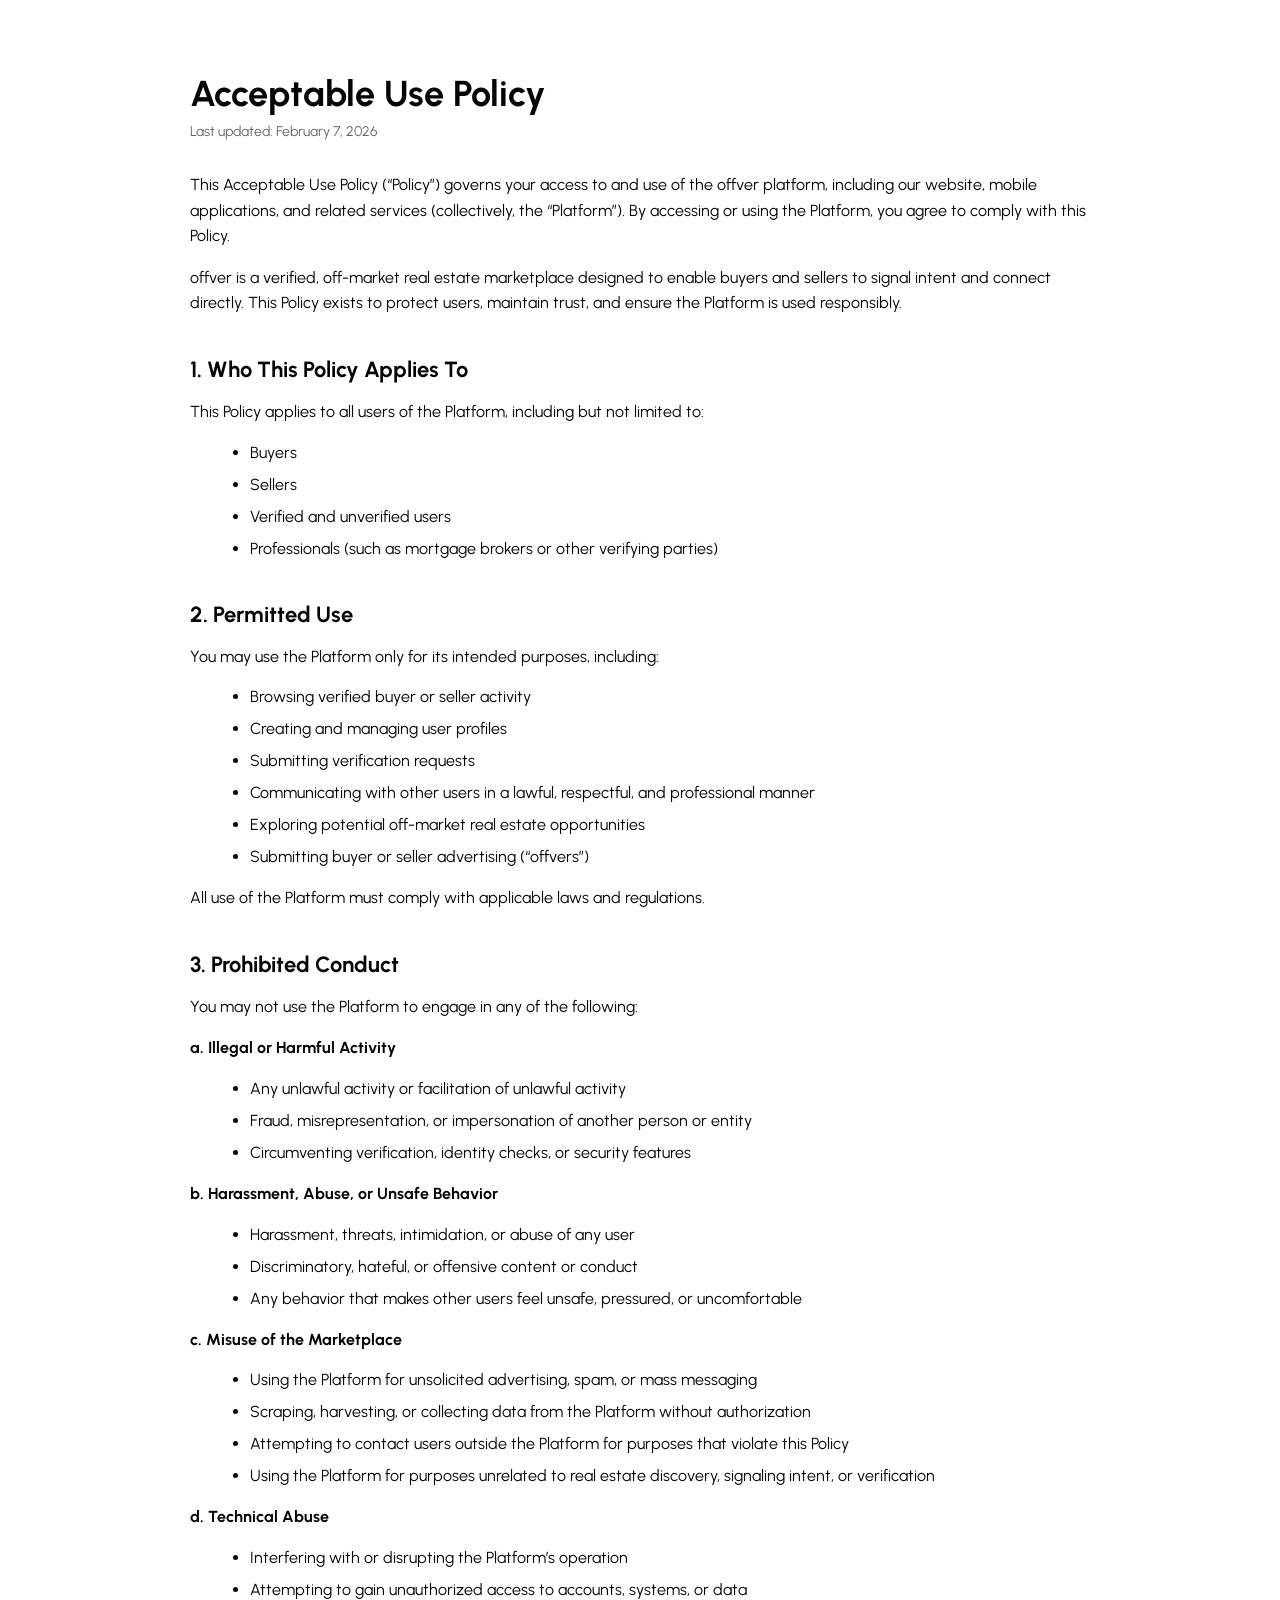
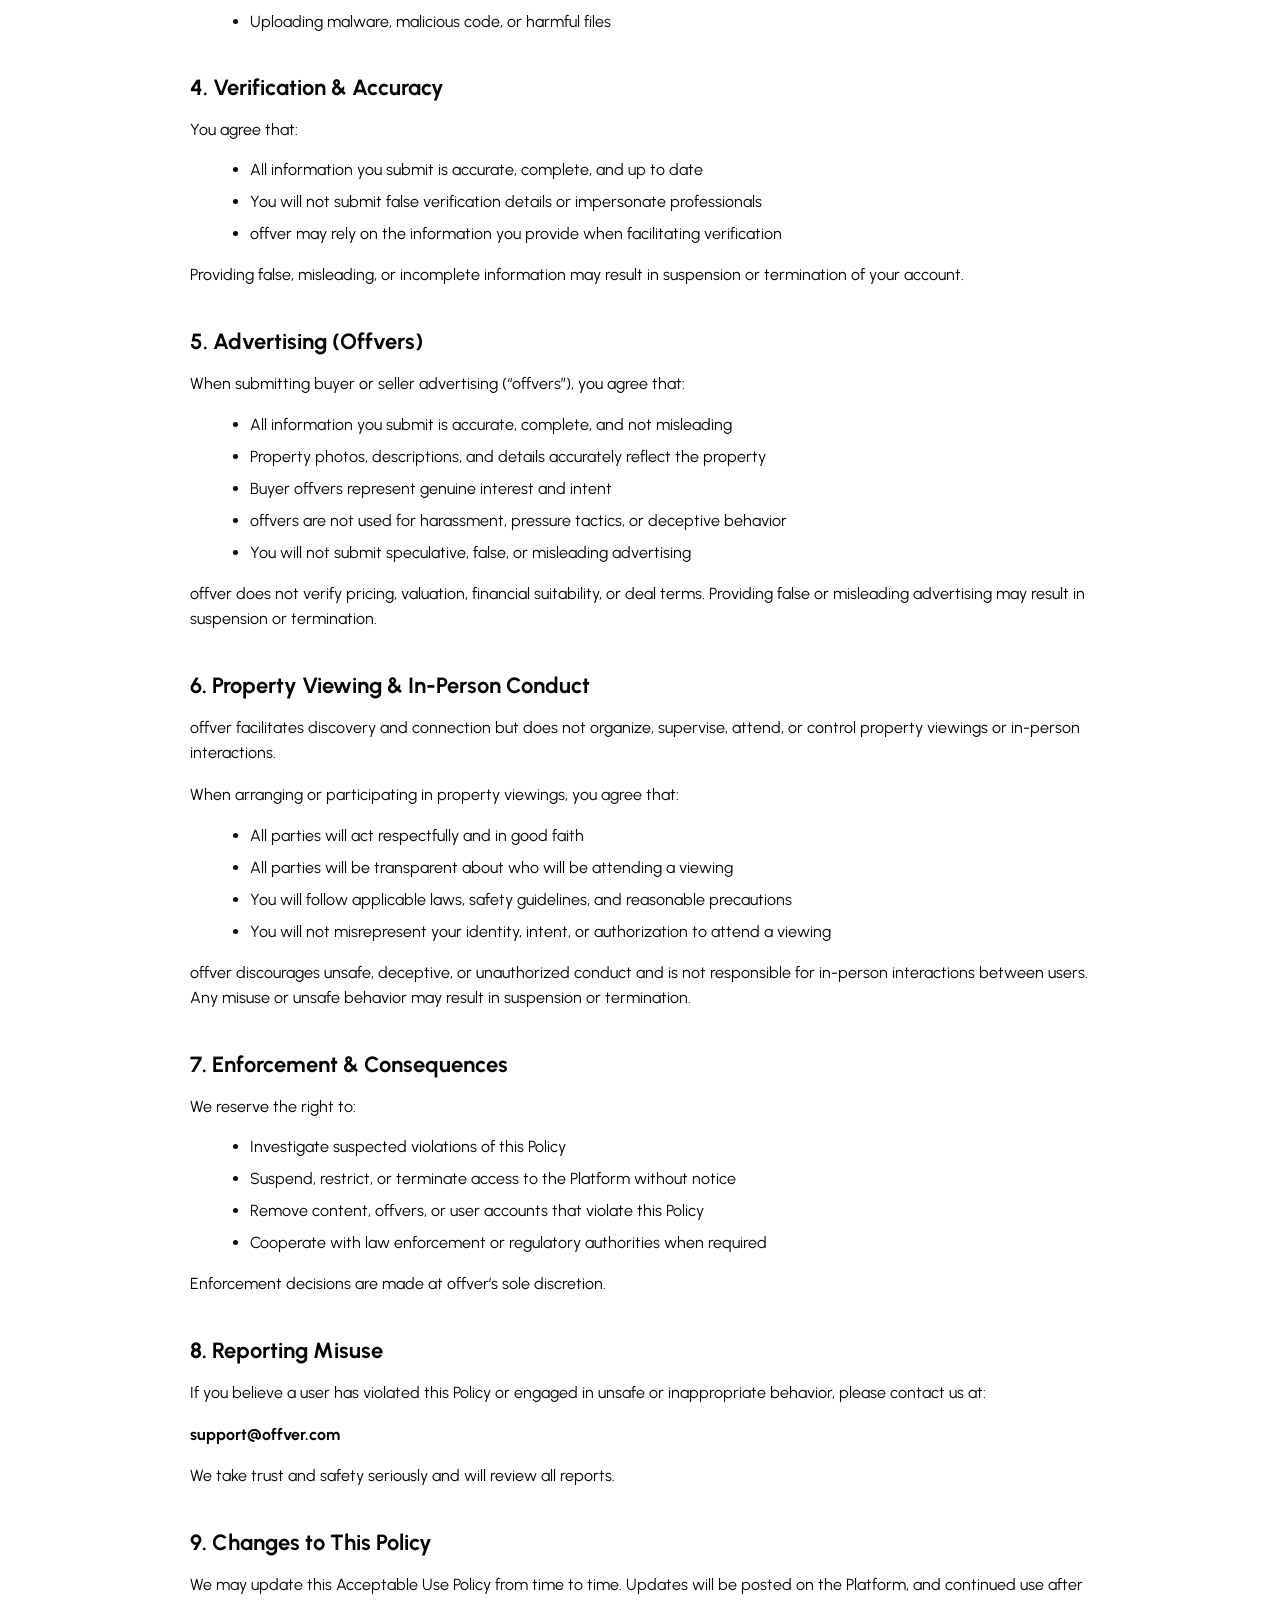
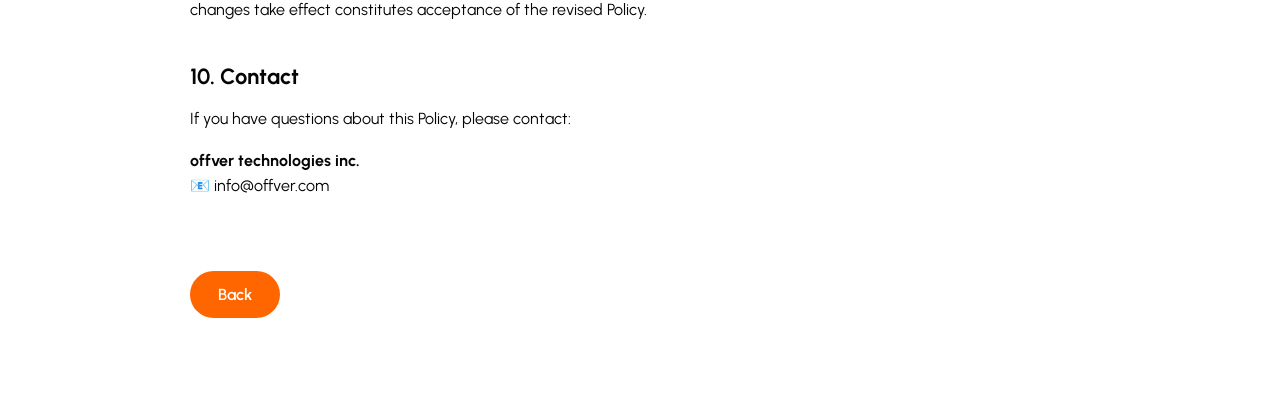
==== acceptable-use.html @ 282f2ea1 "Create acceptable-use.html" ====
<!DOCTYPE html>
<html lang="en">
<head>
  <meta charset="UTF-8" />
  <meta name="viewport" content="width=device-width, initial-scale=1.0, maximum-scale=1">

  <title>Acceptable Use Policy – offver</title>

  <link rel="icon" type="image/png" href="favicon.png">
  <link href="https://fonts.googleapis.com/css2?family=Urbanist:wght@400;500;600;700&display=swap" rel="stylesheet">

  <style>
    :root {
      --orange: #FF6600;
      --text: #050505;
      --bg: #ffffff;
    }

    body {
      margin: 0;
      font-family: 'Urbanist', sans-serif;
      background: var(--bg);
      color: var(--text);
    }

    .page {
      max-width: 900px;
      margin: 0 auto;
      padding: 48px 24px 80px;
    }

    h1 {
      font-size: 36px;
      font-weight: 700;
      margin-bottom: 8px;
    }

    .updated {
      font-size: 14px;
      color: #666;
      margin-bottom: 32px;
    }

    h2 {
      font-size: 22px;
      margin-top: 40px;
      margin-bottom: 12px;
    }

    p {
      font-size: 16px;
      line-height: 1.6;
      margin-bottom: 16px;
    }

    ul {
      margin-left: 20px;
      margin-bottom: 16px;
    }

    li {
      margin-bottom: 8px;
      line-height: 1.5;
    }

    .back-btn {
      margin-top: 56px;
      display: inline-block;
      background: var(--orange);
      color: #fff;
      padding: 14px 28px;
      border-radius: 999px;
      font-size: 16px;
      font-weight: 600;
      text-decoration: none;
    }
  </style>
</head>

<body>
  <div class="page">

    <h1>Acceptable Use Policy</h1>
    <div class="updated">Last updated: February 7, 2026</div>

    <p>
      This Acceptable Use Policy (“Policy”) governs your access to and use of the offver platform, including our website, mobile applications, and related services (collectively, the “Platform”). By accessing or using the Platform, you agree to comply with this Policy.
    </p>

    <p>
      offver is a verified, off-market real estate marketplace designed to enable buyers and sellers to signal intent and connect directly. This Policy exists to protect users, maintain trust, and ensure the Platform is used responsibly.
    </p>

    <h2>1. Who This Policy Applies To</h2>
    <p>This Policy applies to all users of the Platform, including but not limited to:</p>
    <ul>
      <li>Buyers</li>
      <li>Sellers</li>
      <li>Verified and unverified users</li>
      <li>Professionals (such as mortgage brokers or other verifying parties)</li>
    </ul>

    <h2>2. Permitted Use</h2>
    <p>You may use the Platform only for its intended purposes, including:</p>
    <ul>
      <li>Browsing verified buyer or seller activity</li>
      <li>Creating and managing user profiles</li>
      <li>Submitting verification requests</li>
      <li>Communicating with other users in a lawful, respectful, and professional manner</li>
      <li>Exploring potential off-market real estate opportunities</li>
      <li>Submitting buyer or seller advertising (“offvers”)</li>
    </ul>
    <p>All use of the Platform must comply with applicable laws and regulations.</p>

    <h2>3. Prohibited Conduct</h2>
    <p>You may not use the Platform to engage in any of the following:</p>

    <p><strong>a. Illegal or Harmful Activity</strong></p>
    <ul>
      <li>Any unlawful activity or facilitation of unlawful activity</li>
      <li>Fraud, misrepresentation, or impersonation of another person or entity</li>
      <li>Circumventing verification, identity checks, or security features</li>
    </ul>

    <p><strong>b. Harassment, Abuse, or Unsafe Behavior</strong></p>
    <ul>
      <li>Harassment, threats, intimidation, or abuse of any user</li>
      <li>Discriminatory, hateful, or offensive content or conduct</li>
      <li>Any behavior that makes other users feel unsafe, pressured, or uncomfortable</li>
    </ul>

    <p><strong>c. Misuse of the Marketplace</strong></p>
    <ul>
      <li>Using the Platform for unsolicited advertising, spam, or mass messaging</li>
      <li>Scraping, harvesting, or collecting data from the Platform without authorization</li>
      <li>Attempting to contact users outside the Platform for purposes that violate this Policy</li>
      <li>Using the Platform for purposes unrelated to real estate discovery, signaling intent, or verification</li>
    </ul>

    <p><strong>d. Technical Abuse</strong></p>
    <ul>
      <li>Interfering with or disrupting the Platform’s operation</li>
      <li>Attempting to gain unauthorized access to accounts, systems, or data</li>
      <li>Uploading malware, malicious code, or harmful files</li>
    </ul>

    <h2>4. Verification &amp; Accuracy</h2>
    <p>You agree that:</p>
    <ul>
      <li>All information you submit is accurate, complete, and up to date</li>
      <li>You will not submit false verification details or impersonate professionals</li>
      <li>offver may rely on the information you provide when facilitating verification</li>
    </ul>
    <p>Providing false, misleading, or incomplete information may result in suspension or termination of your account.</p>

    <h2>5. Advertising (Offvers)</h2>
    <p>When submitting buyer or seller advertising (“offvers”), you agree that:</p>
    <ul>
      <li>All information you submit is accurate, complete, and not misleading</li>
      <li>Property photos, descriptions, and details accurately reflect the property</li>
      <li>Buyer offvers represent genuine interest and intent</li>
      <li>offvers are not used for harassment, pressure tactics, or deceptive behavior</li>
      <li>You will not submit speculative, false, or misleading advertising</li>
    </ul>
    <p>offver does not verify pricing, valuation, financial suitability, or deal terms. Providing false or misleading advertising may result in suspension or termination.</p>

    <h2>6. Property Viewing &amp; In-Person Conduct</h2>
    <p>offver facilitates discovery and connection but does not organize, supervise, attend, or control property viewings or in-person interactions.</p>
    <p>When arranging or participating in property viewings, you agree that:</p>
    <ul>
      <li>All parties will act respectfully and in good faith</li>
      <li>All parties will be transparent about who will be attending a viewing</li>
      <li>You will follow applicable laws, safety guidelines, and reasonable precautions</li>
      <li>You will not misrepresent your identity, intent, or authorization to attend a viewing</li>
    </ul>
    <p>offver discourages unsafe, deceptive, or unauthorized conduct and is not responsible for in-person interactions between users. Any misuse or unsafe behavior may result in suspension or termination.</p>

    <h2>7. Enforcement &amp; Consequences</h2>
    <p>We reserve the right to:</p>
    <ul>
      <li>Investigate suspected violations of this Policy</li>
      <li>Suspend, restrict, or terminate access to the Platform without notice</li>
      <li>Remove content, offvers, or user accounts that violate this Policy</li>
      <li>Cooperate with law enforcement or regulatory authorities when required</li>
    </ul>
    <p>Enforcement decisions are made at offver’s sole discretion.</p>

    <h2>8. Reporting Misuse</h2>
    <p>If you believe a user has violated this Policy or engaged in unsafe or inappropriate behavior, please contact us at:</p>
    <p><strong>support@offver.com</strong></p>
    <p>We take trust and safety seriously and will review all reports.</p>

    <h2>9. Changes to This Policy</h2>
    <p>We may update this Acceptable Use Policy from time to time. Updates will be posted on the Platform, and continued use after changes take effect constitutes acceptance of the revised Policy.</p>

    <h2>10. Contact</h2>
    <p>If you have questions about this Policy, please contact:</p>
    <p><strong>offver technologies inc.</strong><br>📧 info@offver.com</p>

    <a href="index.html" class="back-btn">Back</a>

  </div>
</body>
</html>
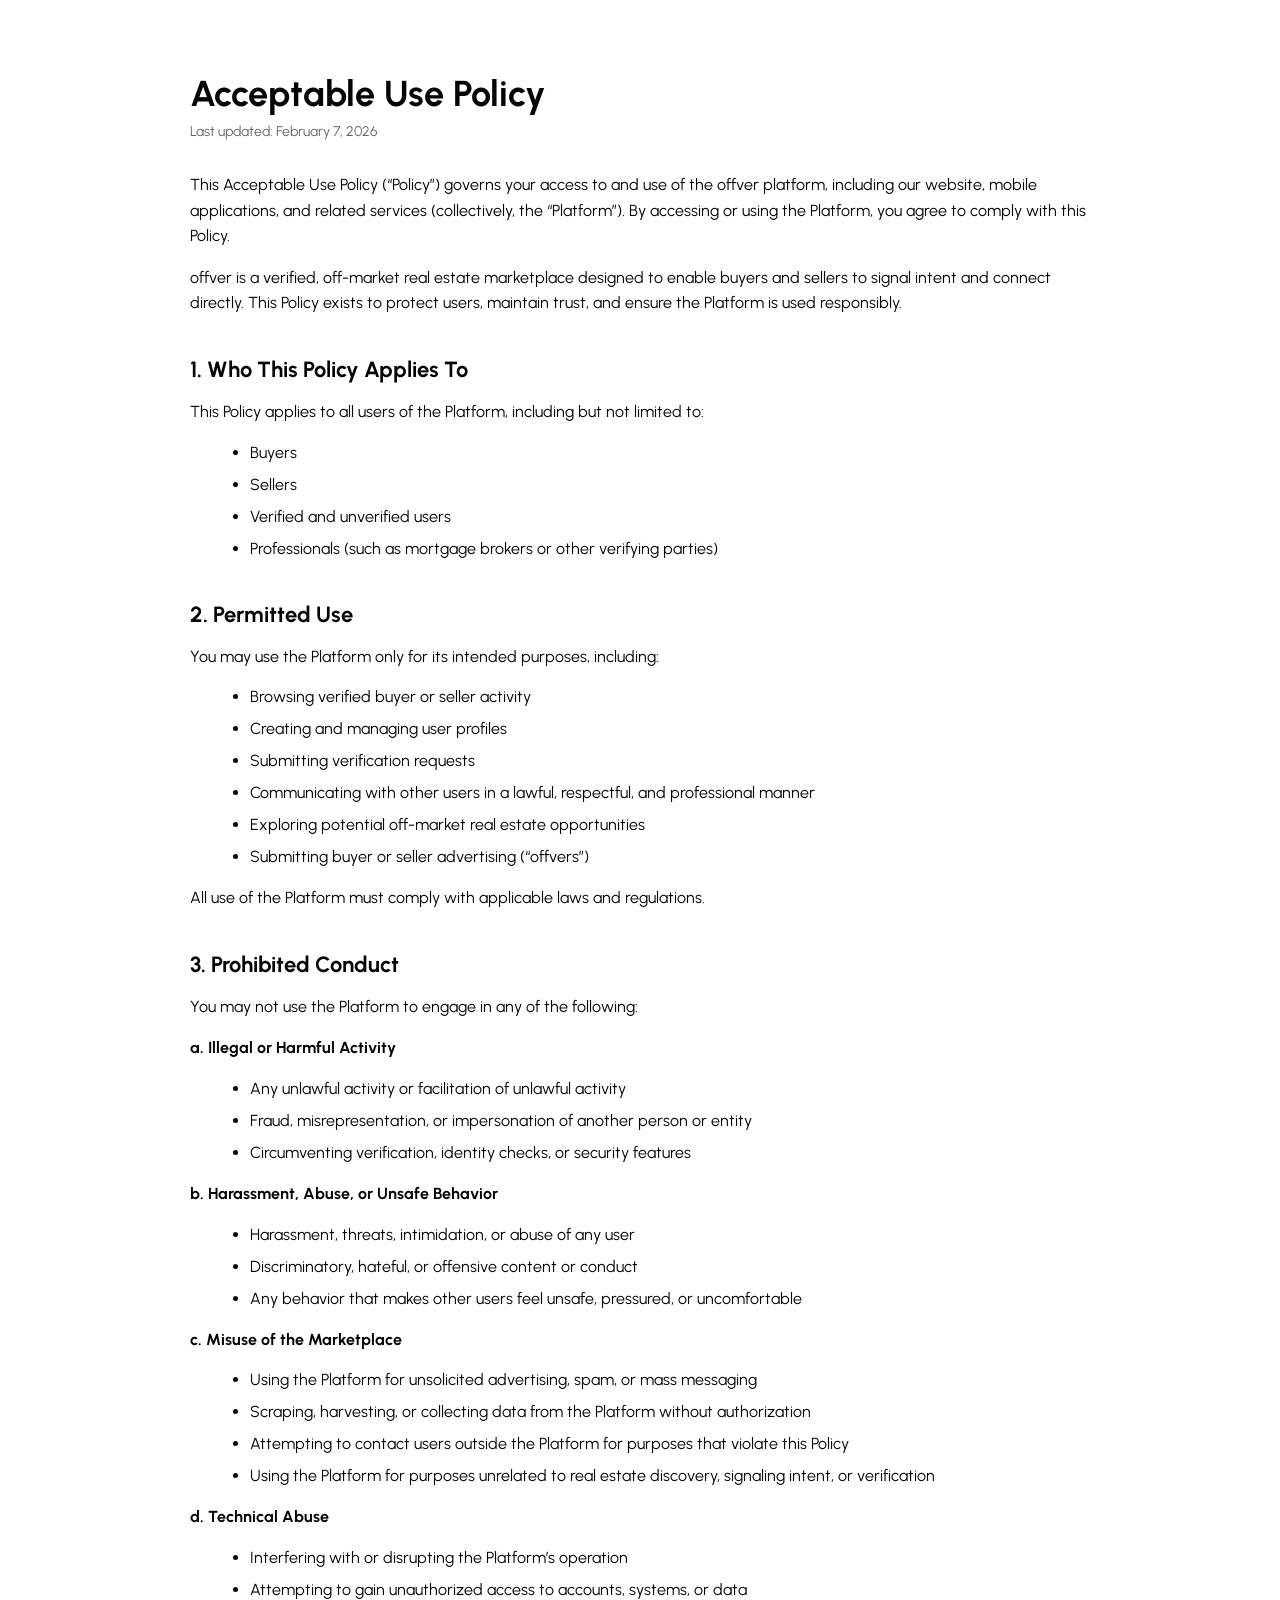
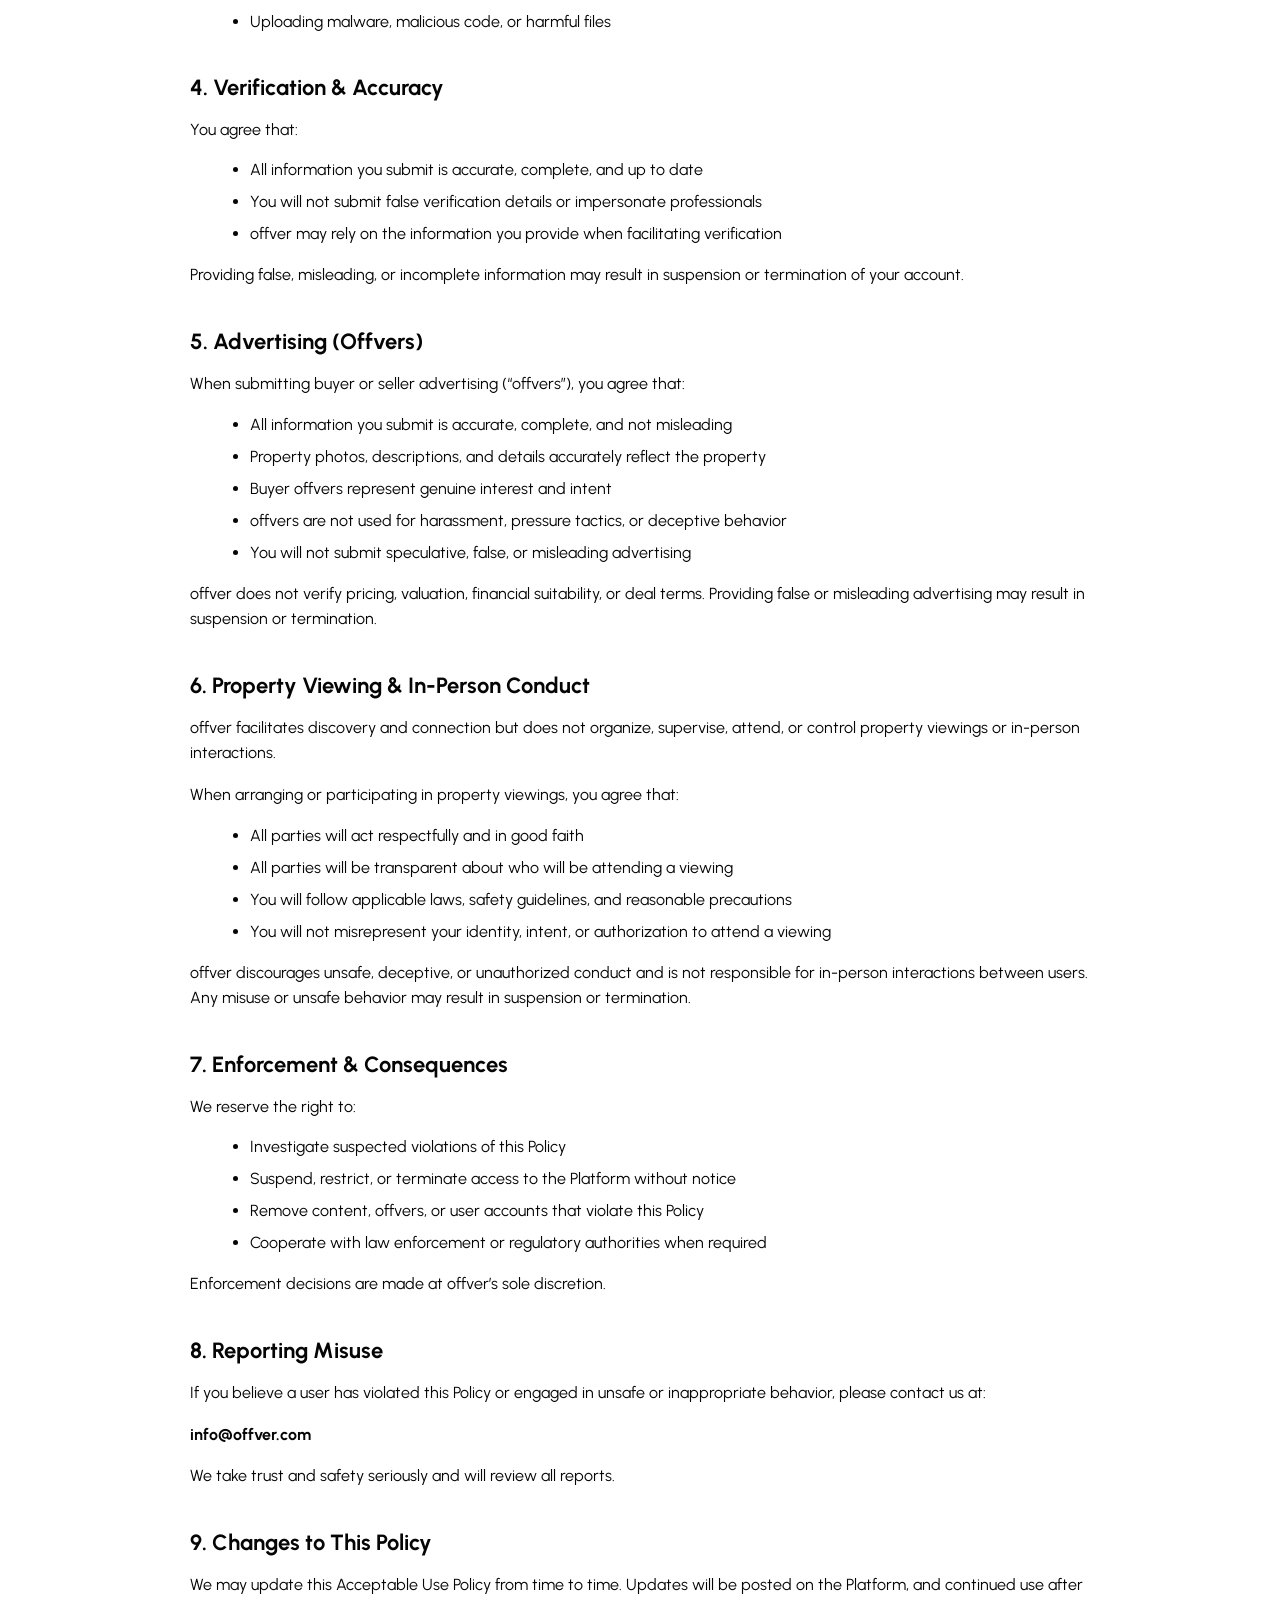
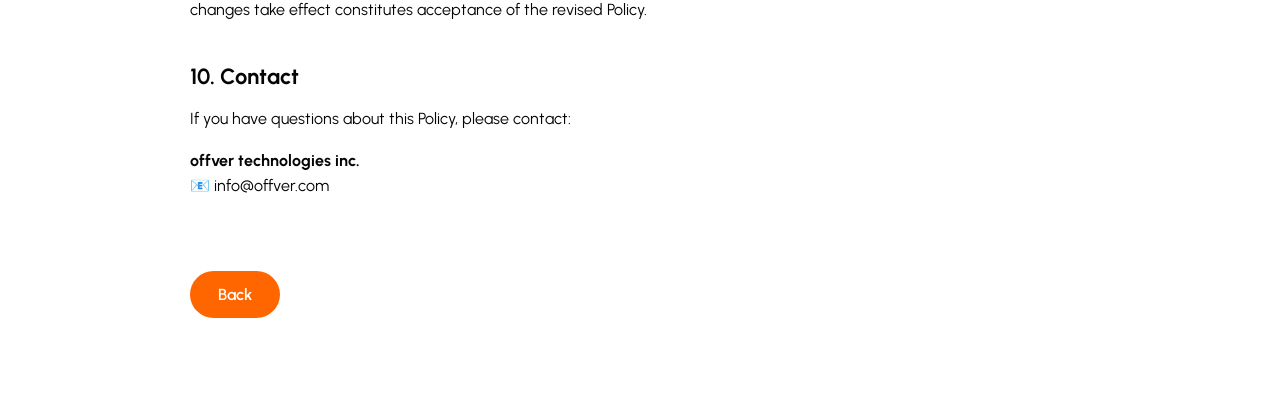
==== commit a64f8e1a: "Update acceptable-use.html" ====
--- a/acceptable-use.html
+++ b/acceptable-use.html
@@ -187,7 +187,7 @@
 
     <h2>8. Reporting Misuse</h2>
     <p>If you believe a user has violated this Policy or engaged in unsafe or inappropriate behavior, please contact us at:</p>
-    <p><strong>support@offver.com</strong></p>
+    <p><strong>info@offver.com</strong></p>
     <p>We take trust and safety seriously and will review all reports.</p>
 
     <h2>9. Changes to This Policy</h2>
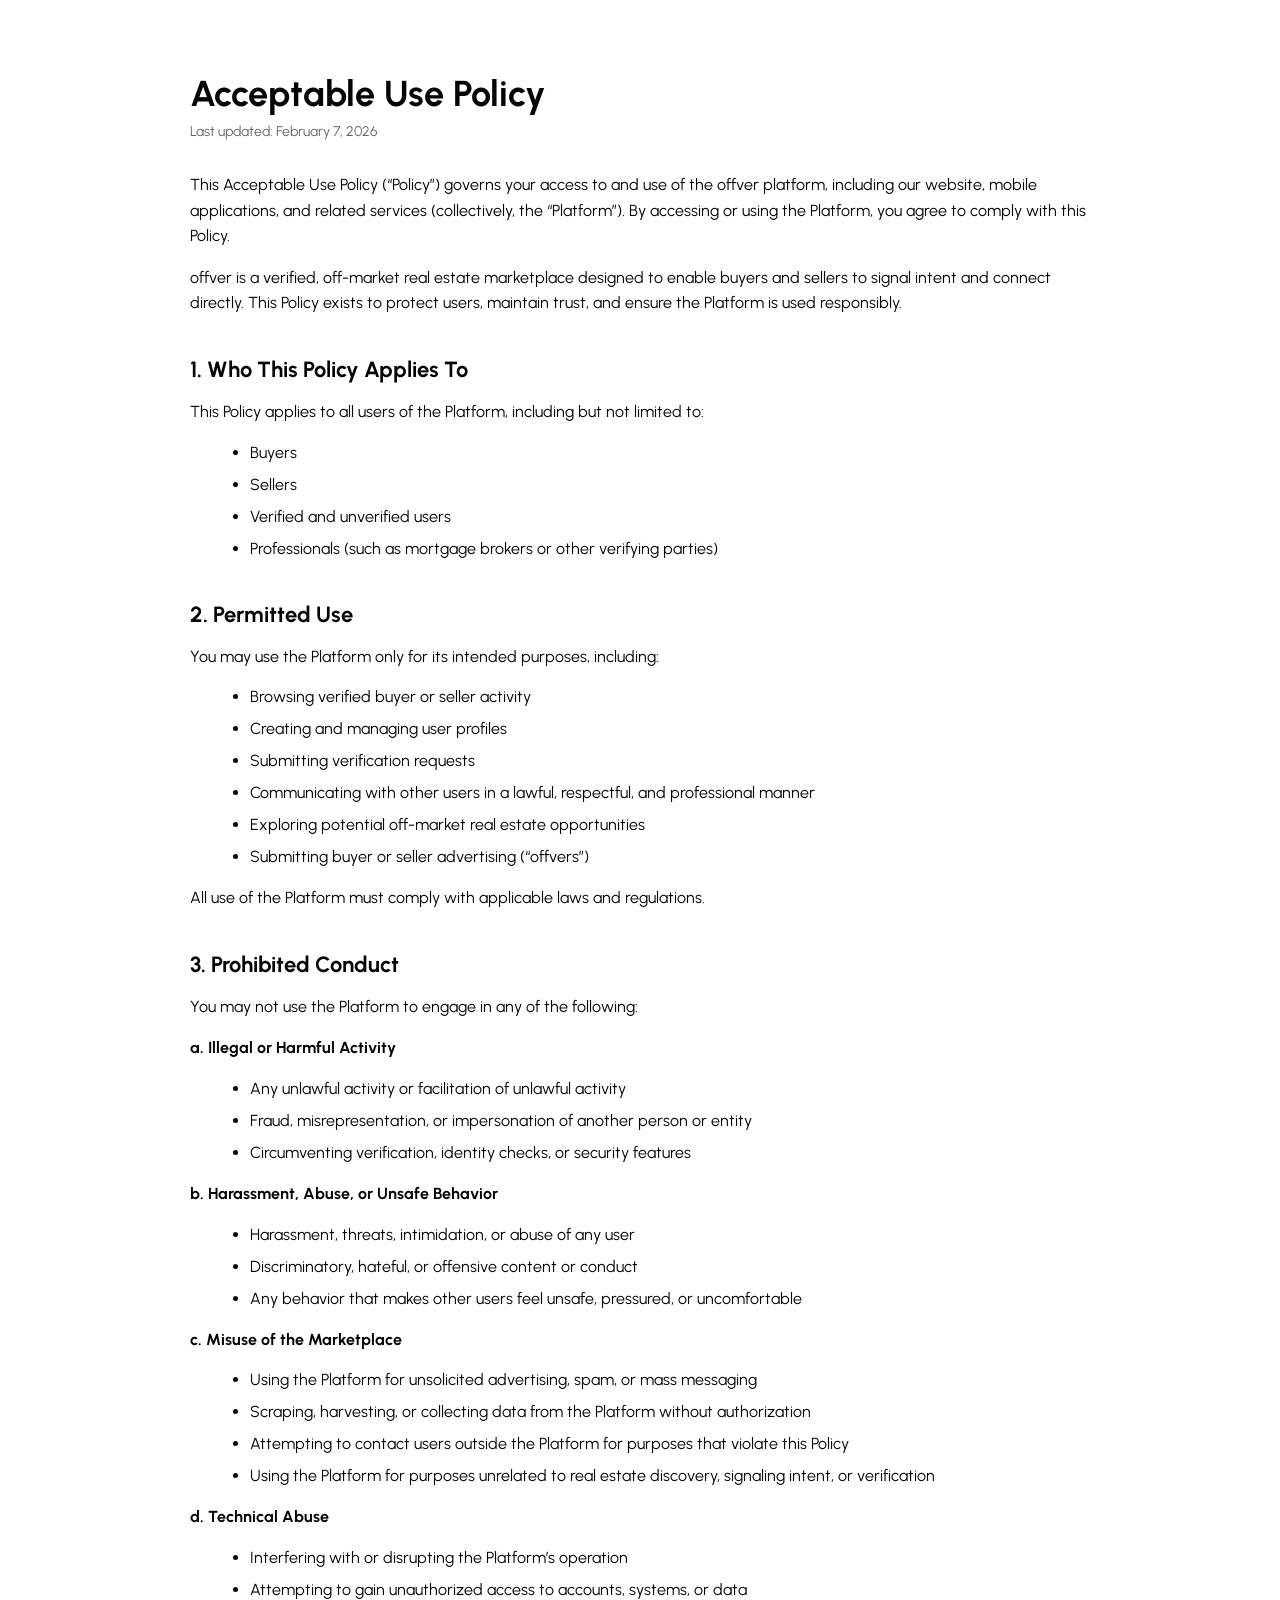
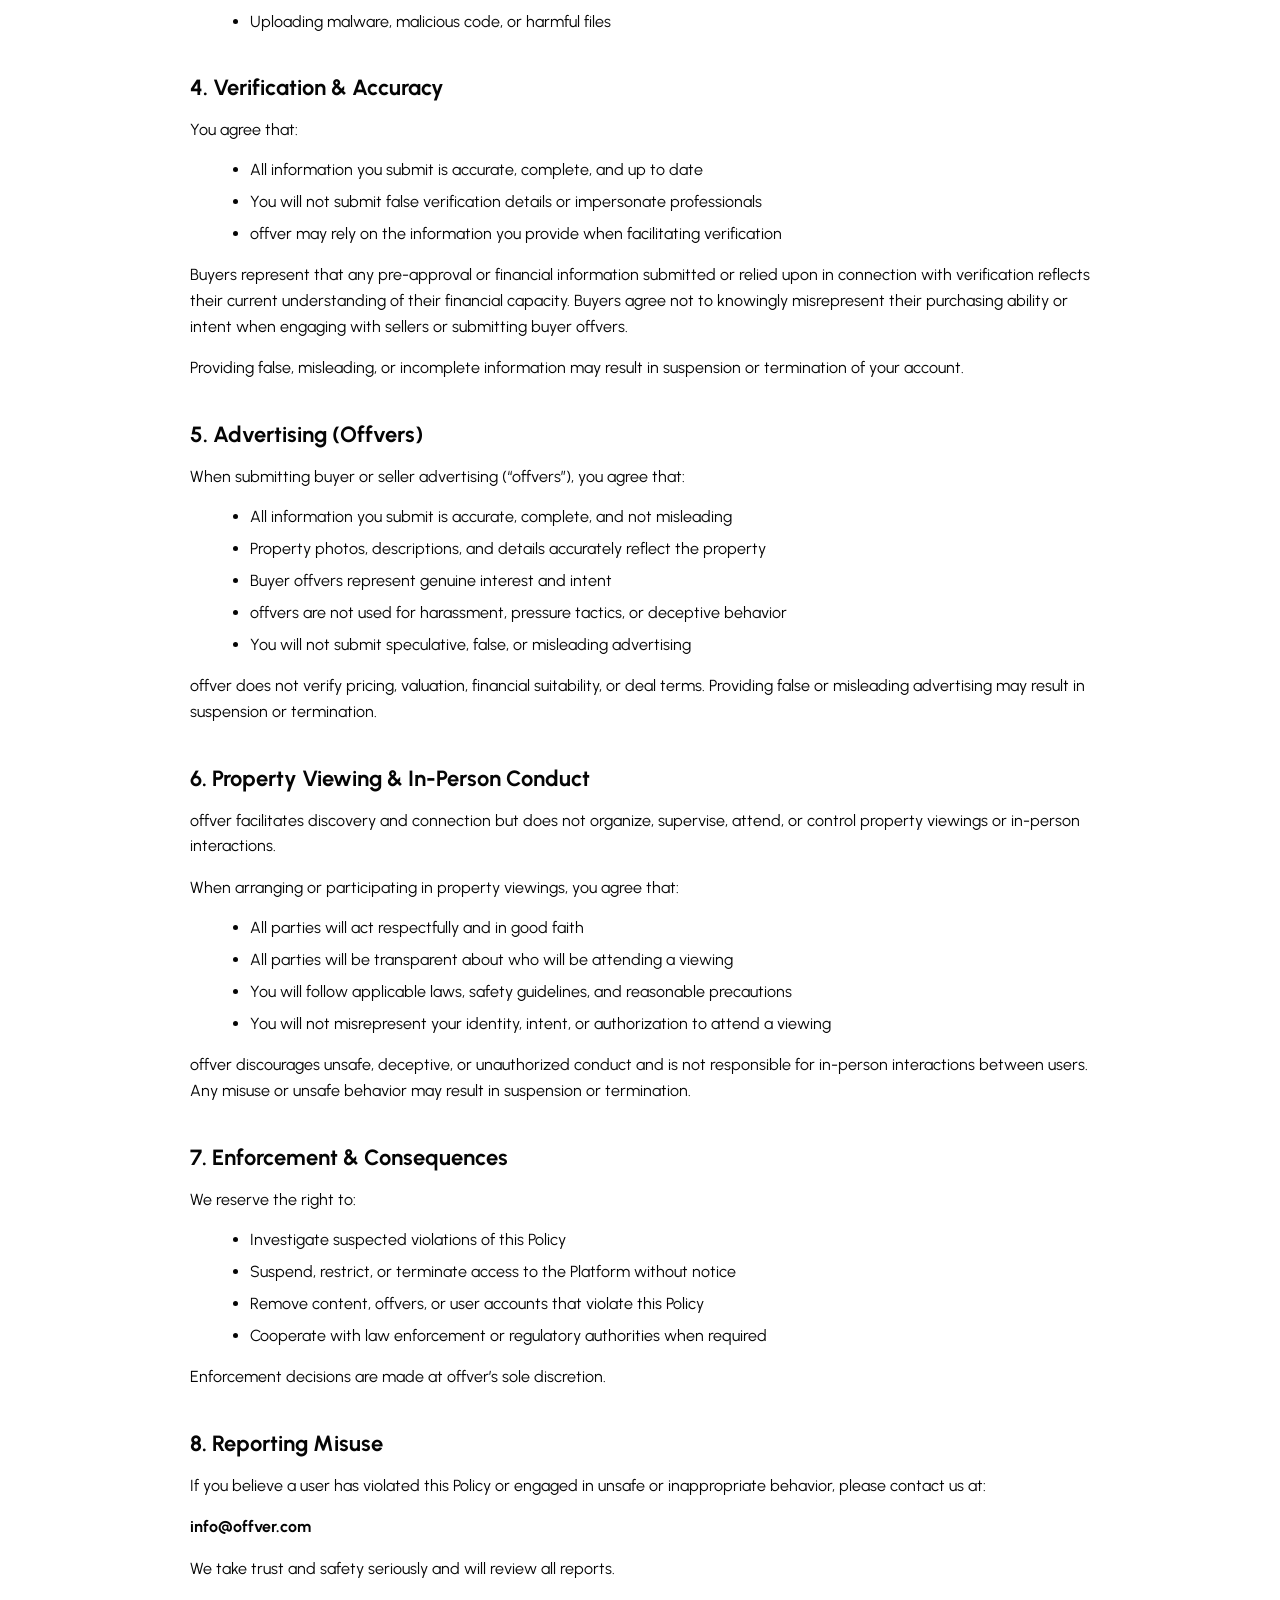
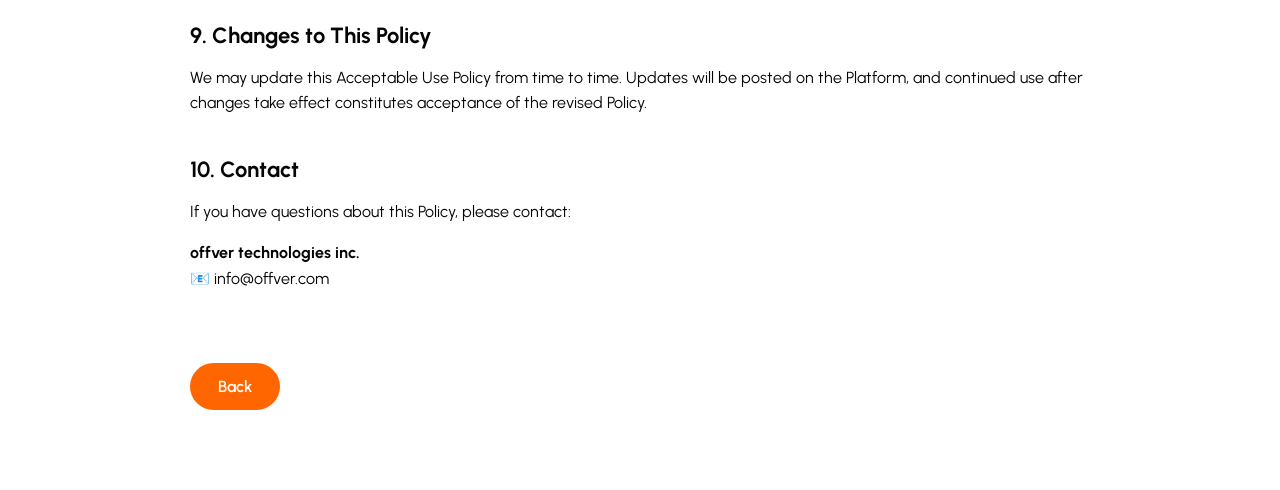
==== commit 7496c49d: "Update acceptable-use.html" ====
--- a/acceptable-use.html
+++ b/acceptable-use.html
@@ -151,6 +151,12 @@
       <li>You will not submit false verification details or impersonate professionals</li>
       <li>offver may rely on the information you provide when facilitating verification</li>
     </ul>
+
+    <!-- ADDED TEXT (keeping everything else the same) -->
+    <p>
+      Buyers represent that any pre-approval or financial information submitted or relied upon in connection with verification reflects their current understanding of their financial capacity. Buyers agree not to knowingly misrepresent their purchasing ability or intent when engaging with sellers or submitting buyer offvers.
+    </p>
+
     <p>Providing false, misleading, or incomplete information may result in suspension or termination of your account.</p>
 
     <h2>5. Advertising (Offvers)</h2>
@@ -203,3 +209,8 @@
 </body>
 </html>
 
+
+  </div>
+</body>
+</html>
+
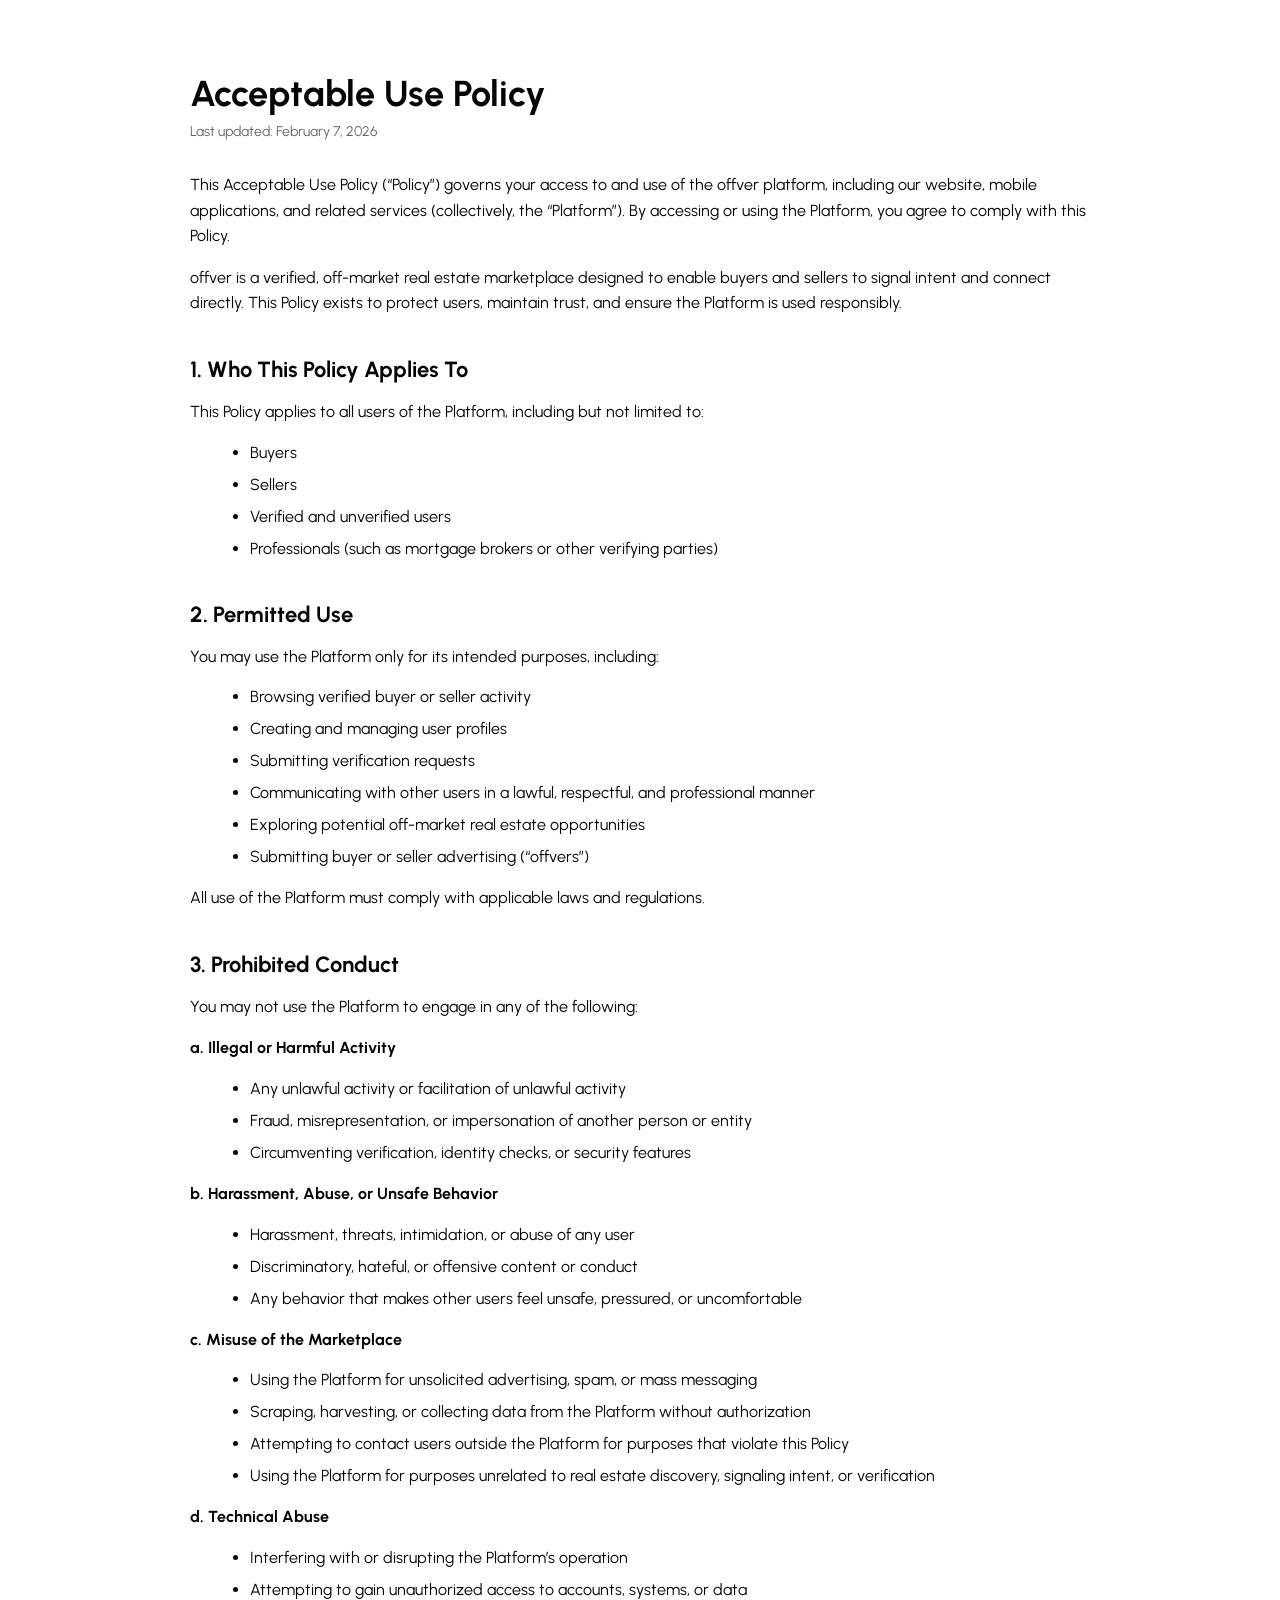
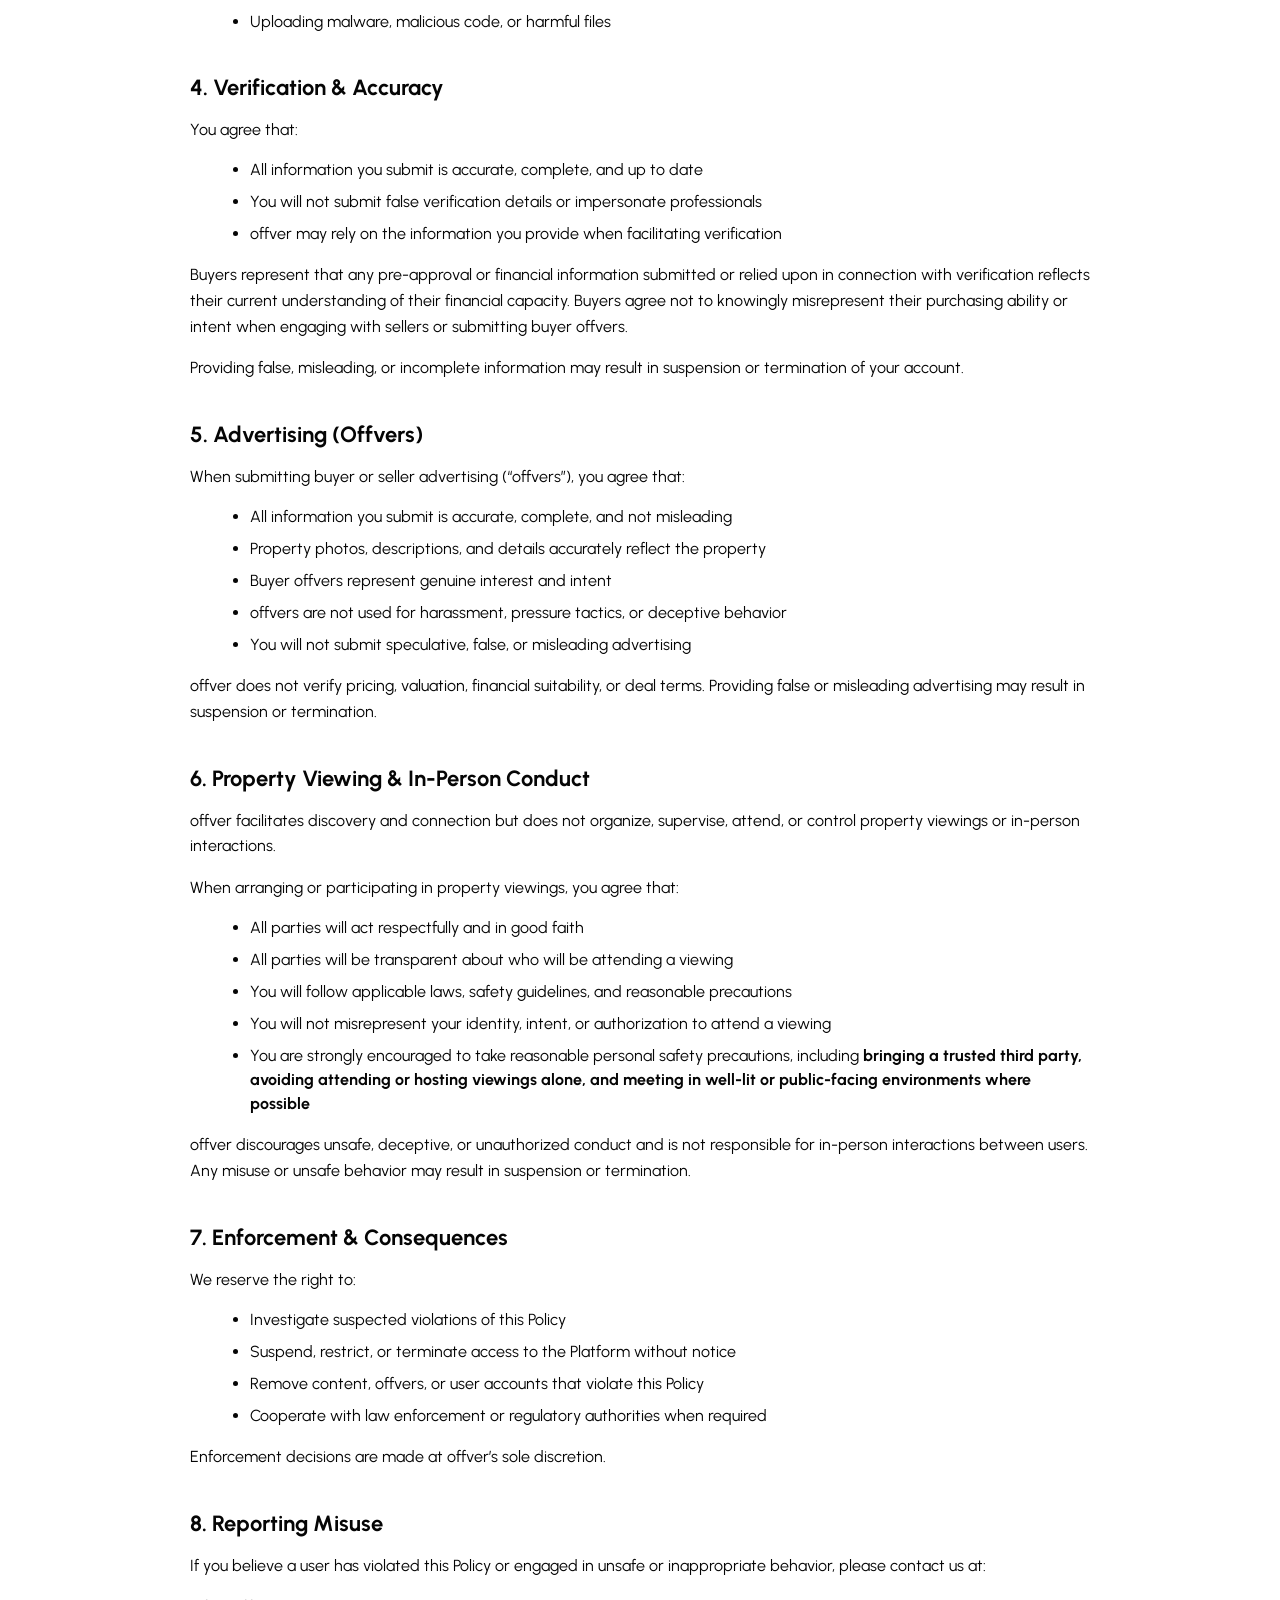
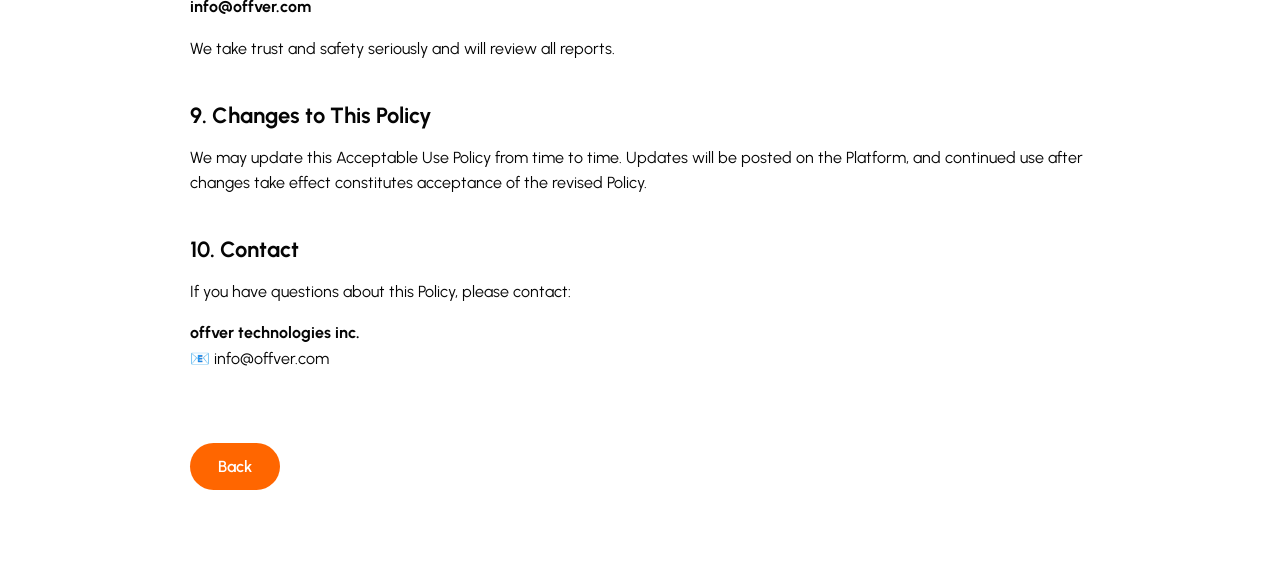
==== commit d3ba0908: "Update acceptable-use.html" ====
--- a/acceptable-use.html
+++ b/acceptable-use.html
@@ -170,16 +170,26 @@
     </ul>
     <p>offver does not verify pricing, valuation, financial suitability, or deal terms. Providing false or misleading advertising may result in suspension or termination.</p>
 
-    <h2>6. Property Viewing &amp; In-Person Conduct</h2>
-    <p>offver facilitates discovery and connection but does not organize, supervise, attend, or control property viewings or in-person interactions.</p>
-    <p>When arranging or participating in property viewings, you agree that:</p>
-    <ul>
-      <li>All parties will act respectfully and in good faith</li>
-      <li>All parties will be transparent about who will be attending a viewing</li>
-      <li>You will follow applicable laws, safety guidelines, and reasonable precautions</li>
-      <li>You will not misrepresent your identity, intent, or authorization to attend a viewing</li>
-    </ul>
-    <p>offver discourages unsafe, deceptive, or unauthorized conduct and is not responsible for in-person interactions between users. Any misuse or unsafe behavior may result in suspension or termination.</p>
+ <h2>6. Property Viewing &amp; In-Person Conduct</h2>
+<p>
+  offver facilitates discovery and connection but does not organize, supervise, attend, or control property viewings or in-person interactions.
+</p>
+<p>
+  When arranging or participating in property viewings, you agree that:
+</p>
+<ul>
+  <li>All parties will act respectfully and in good faith</li>
+  <li>All parties will be transparent about who will be attending a viewing</li>
+  <li>You will follow applicable laws, safety guidelines, and reasonable precautions</li>
+  <li>You will not misrepresent your identity, intent, or authorization to attend a viewing</li>
+  <li>
+    You are strongly encouraged to take reasonable personal safety precautions, including
+    <strong>bringing a trusted third party, avoiding attending or hosting viewings alone, and meeting in well-lit or public-facing environments where possible</strong>
+  </li>
+</ul>
+<p>
+  offver discourages unsafe, deceptive, or unauthorized conduct and is not responsible for in-person interactions between users. Any misuse or unsafe behavior may result in suspension or termination.
+</p>
 
     <h2>7. Enforcement &amp; Consequences</h2>
     <p>We reserve the right to:</p>
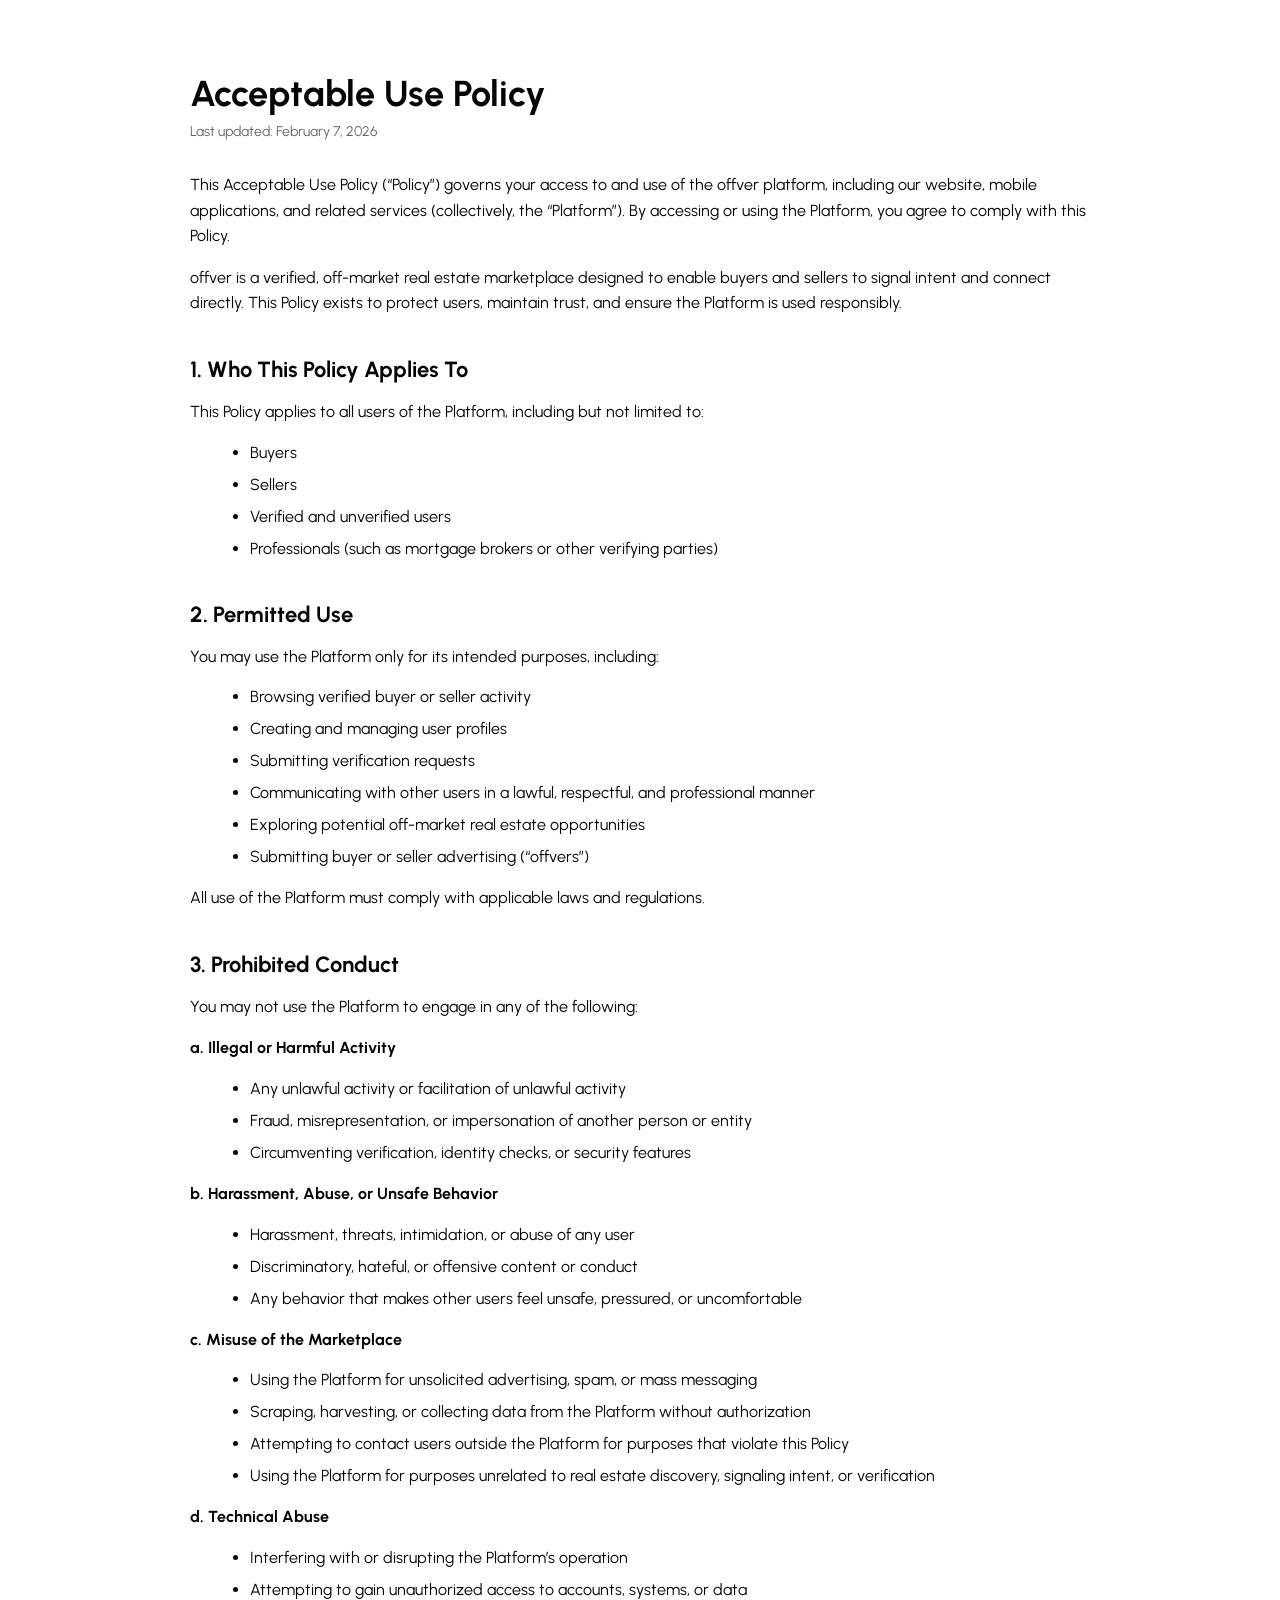
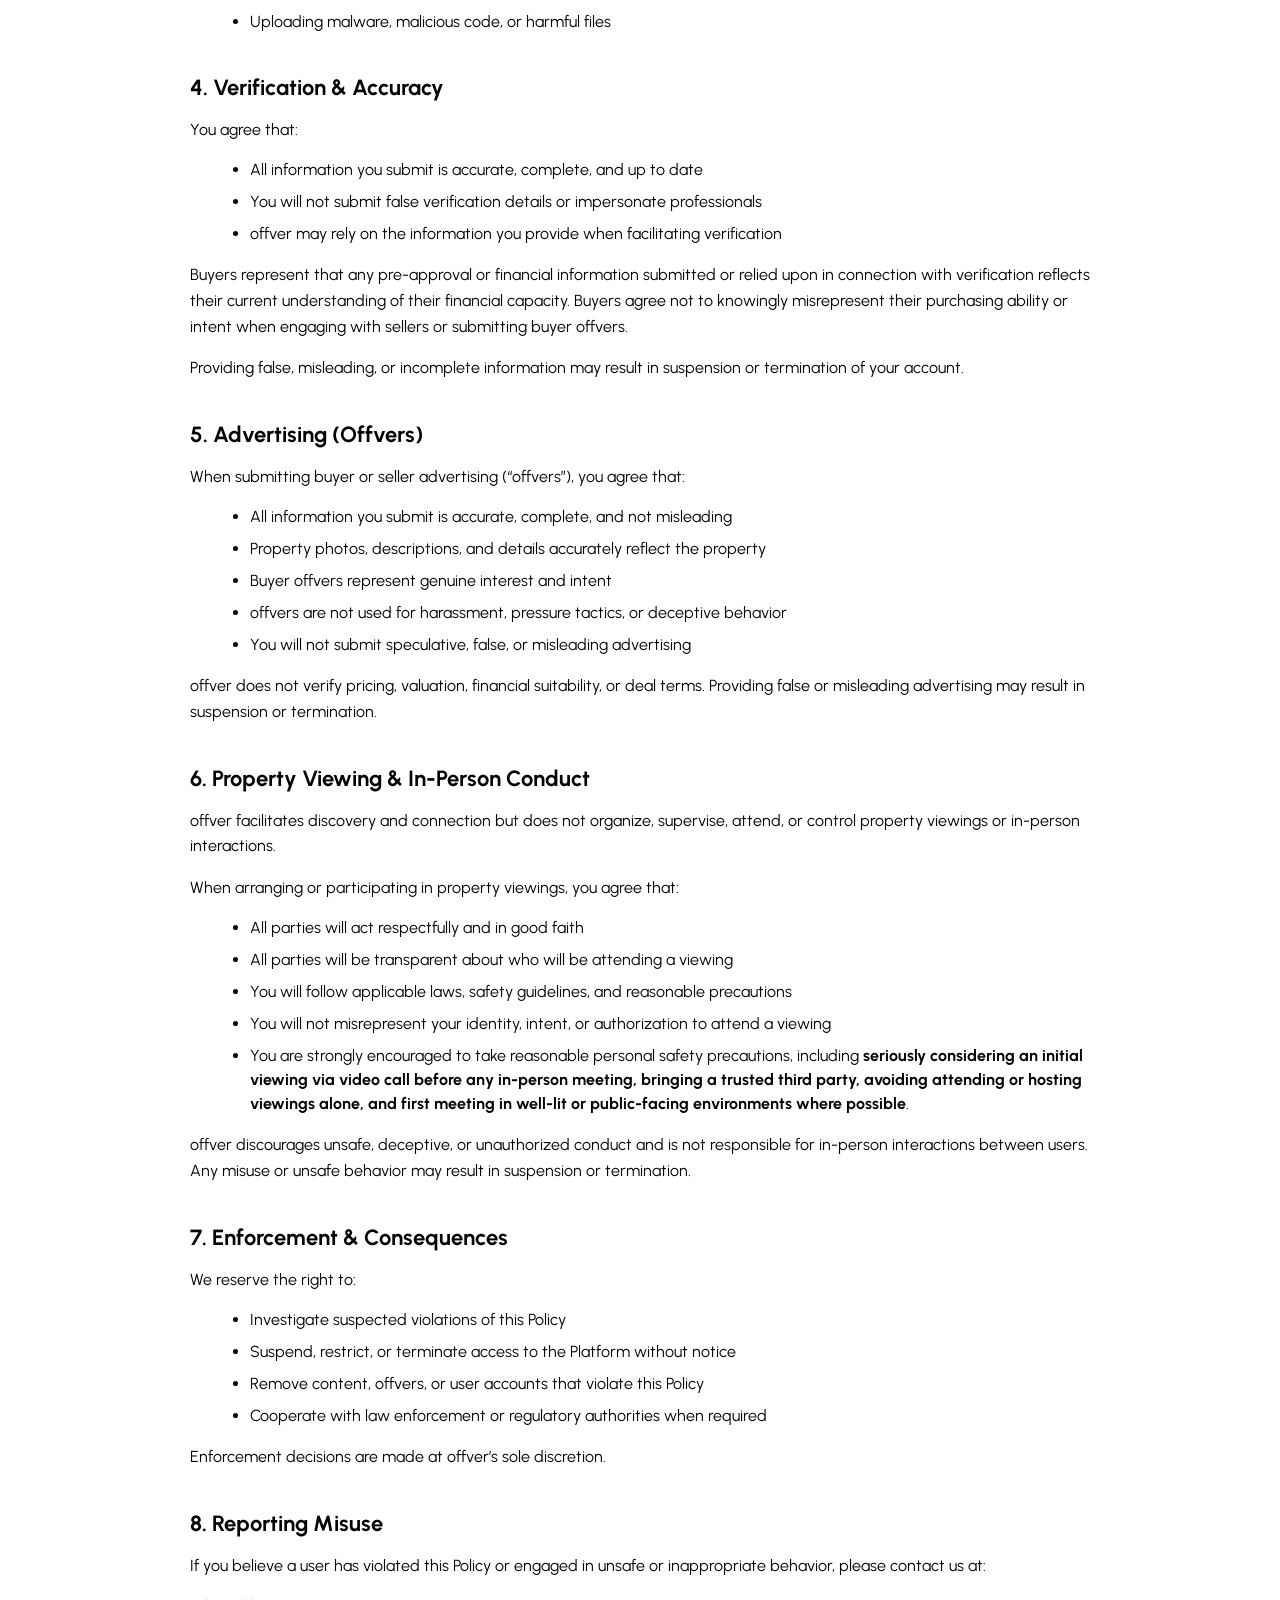
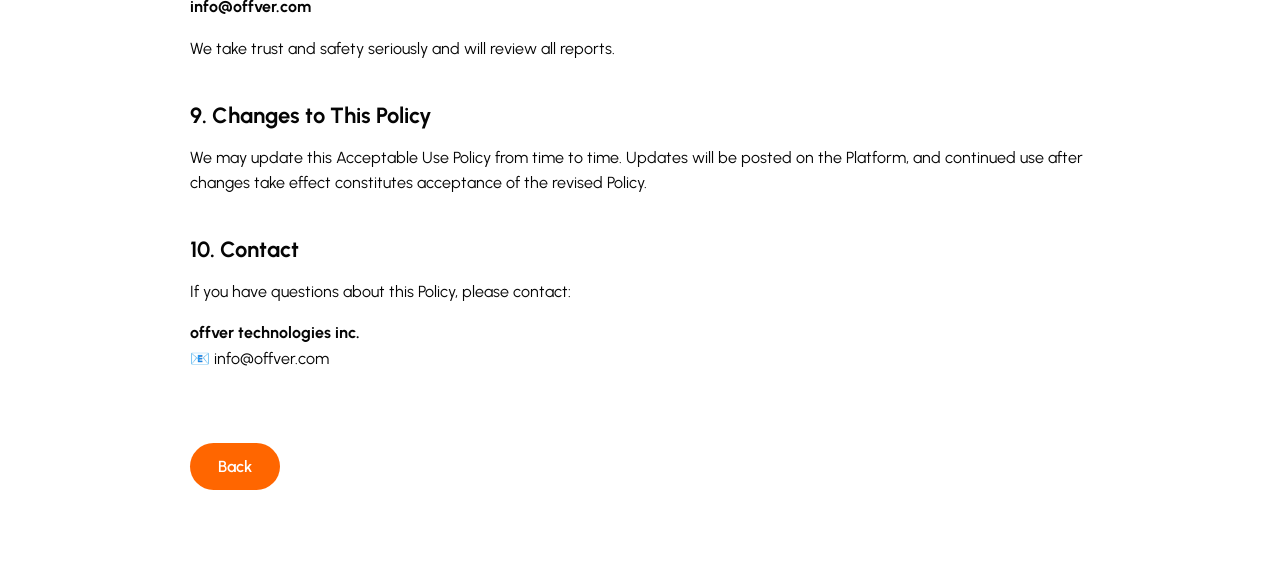
==== commit 49dbc36a: "Update acceptable-use.html" ====
--- a/acceptable-use.html
+++ b/acceptable-use.html
@@ -184,7 +184,7 @@
   <li>You will not misrepresent your identity, intent, or authorization to attend a viewing</li>
   <li>
     You are strongly encouraged to take reasonable personal safety precautions, including
-    <strong>bringing a trusted third party, avoiding attending or hosting viewings alone, and meeting in well-lit or public-facing environments where possible</strong>
+  <strong>seriously considering an initial viewing via video call before any in-person meeting, bringing a trusted third party, avoiding attending or hosting viewings alone, and first meeting in well-lit or public-facing environments where possible</strong>.
   </li>
 </ul>
 <p>
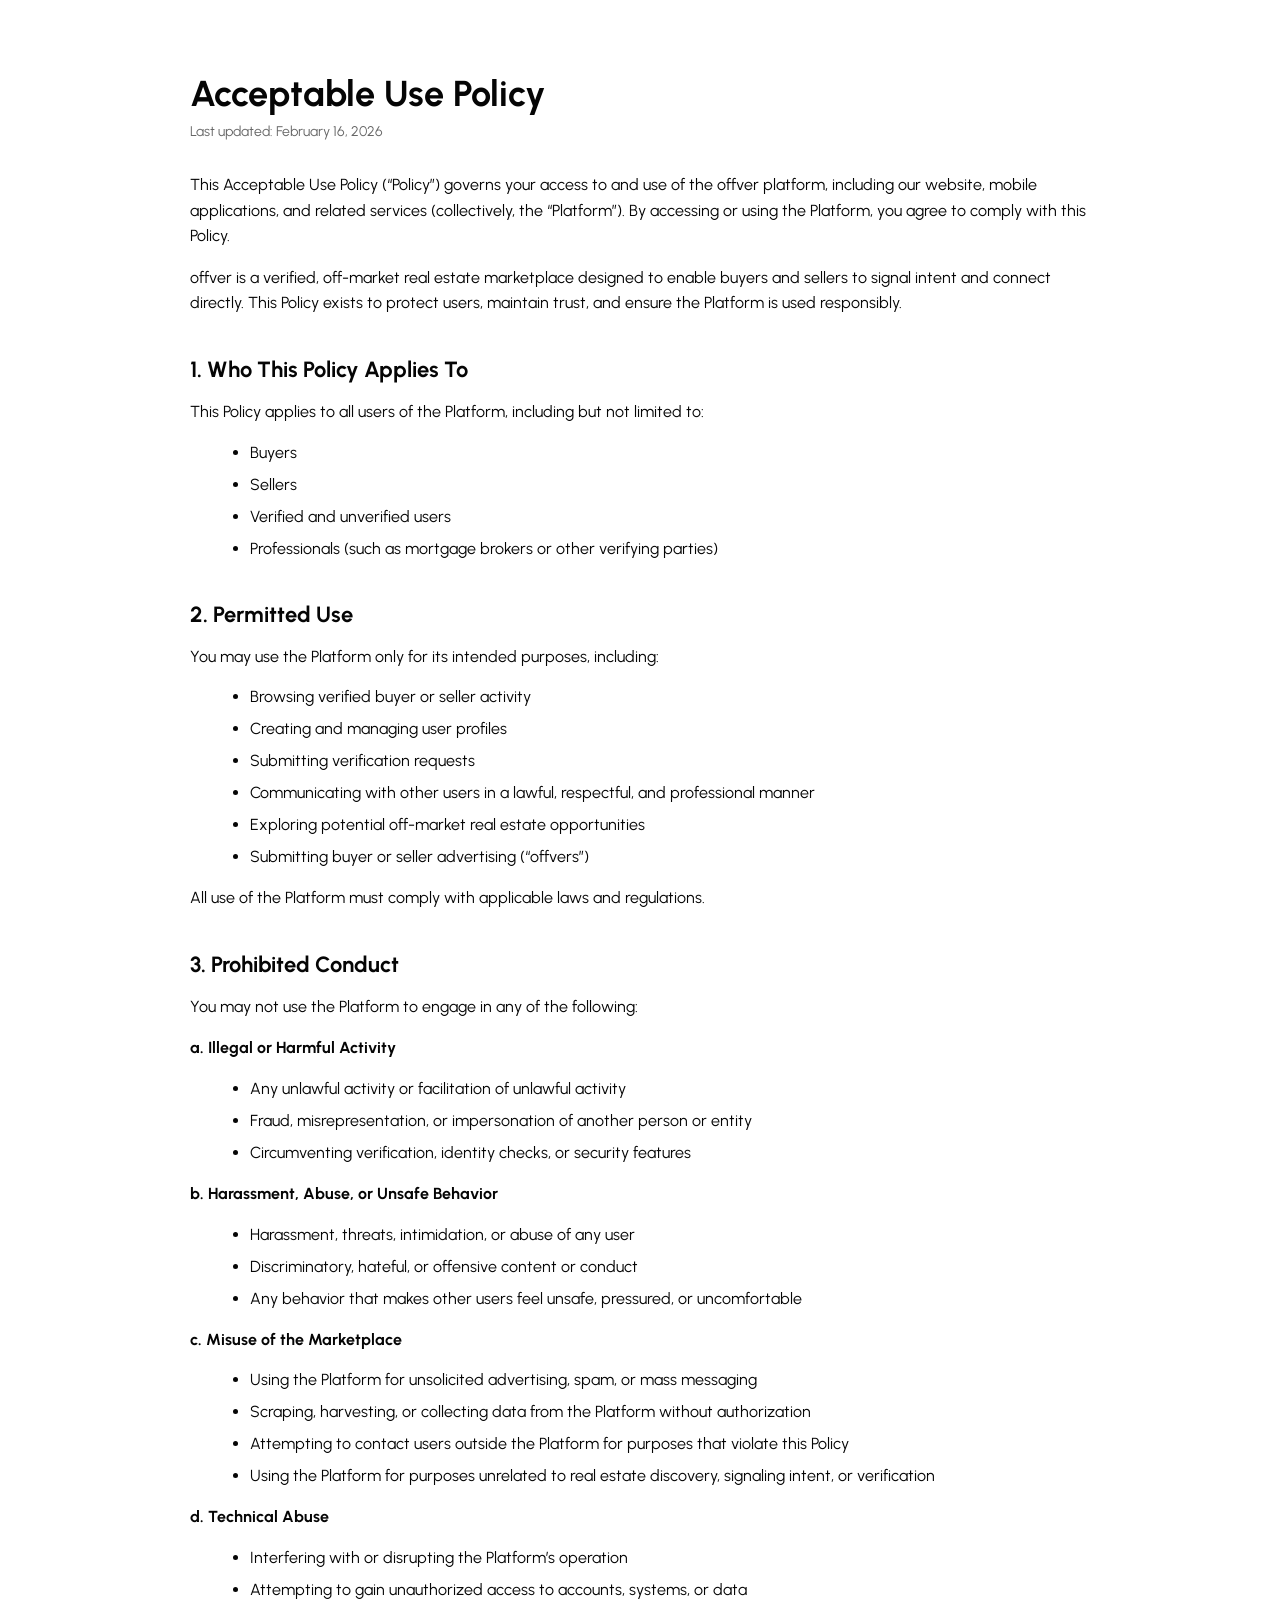
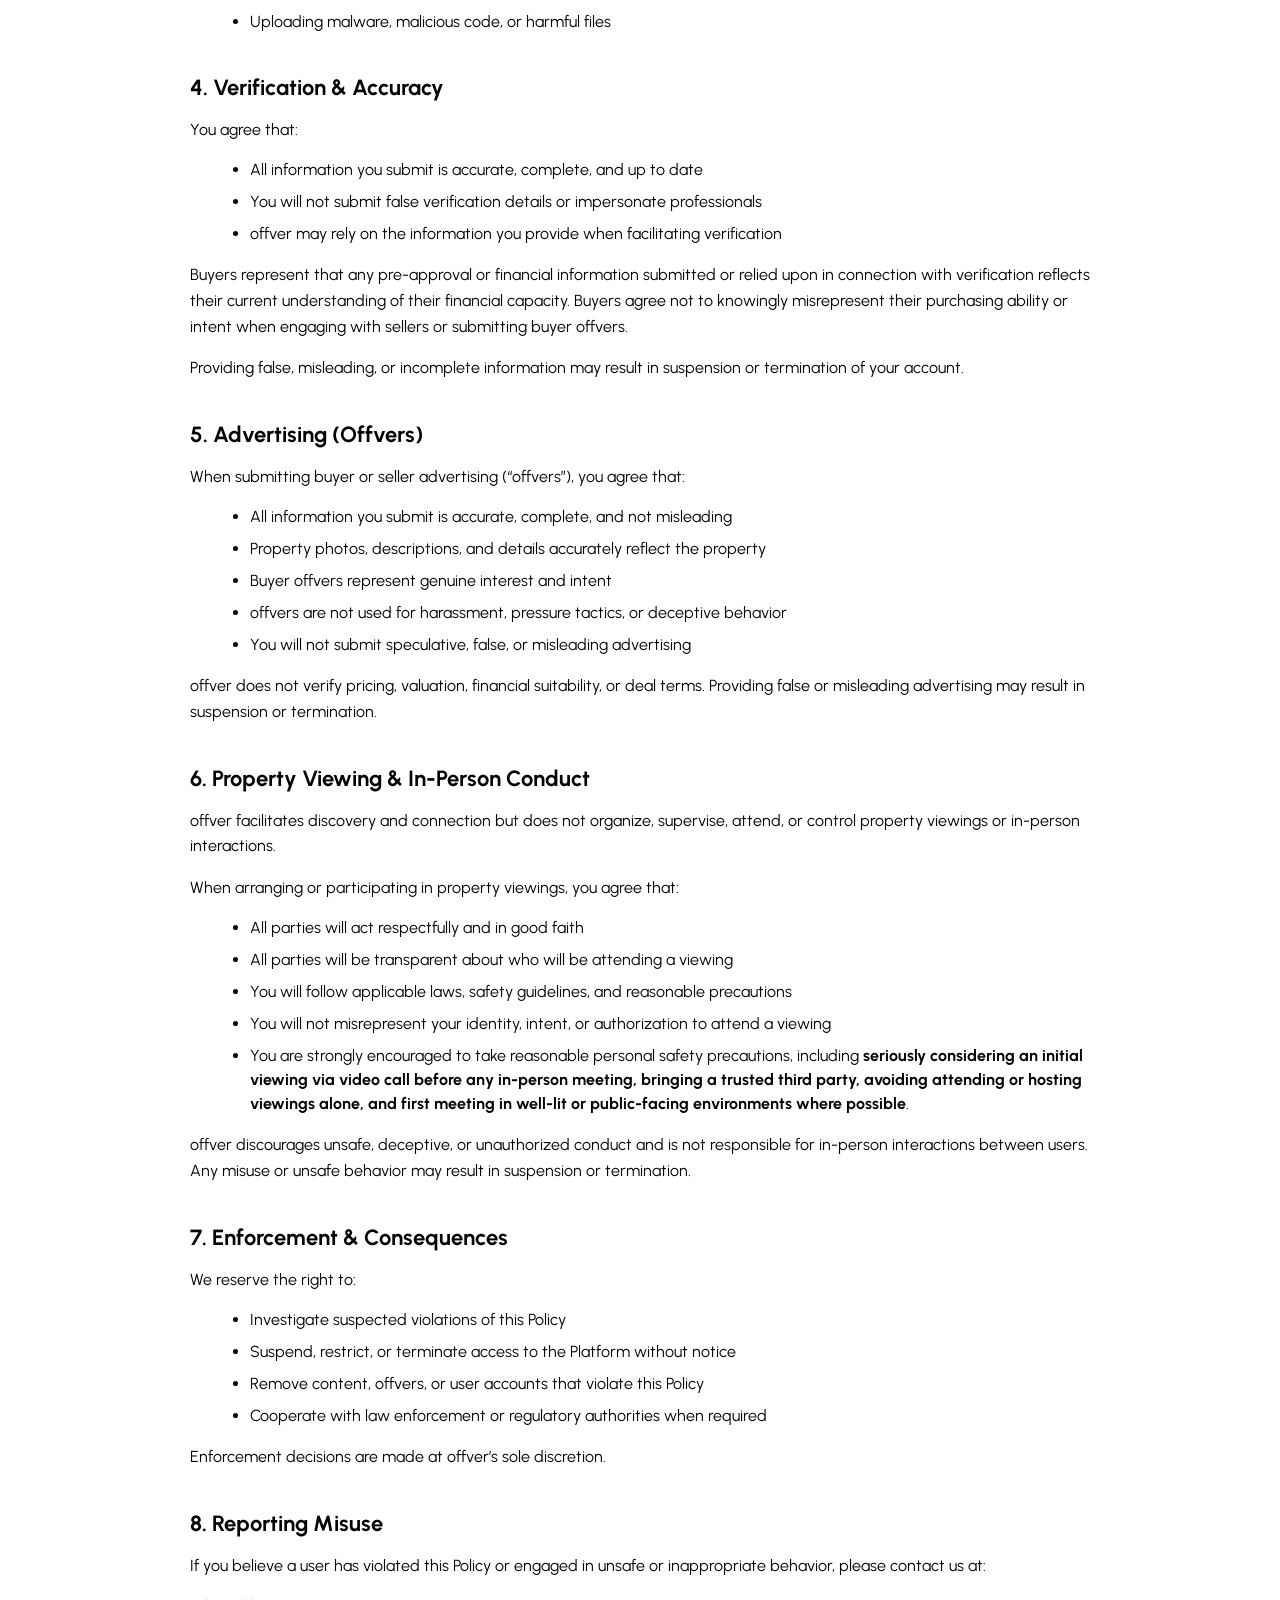
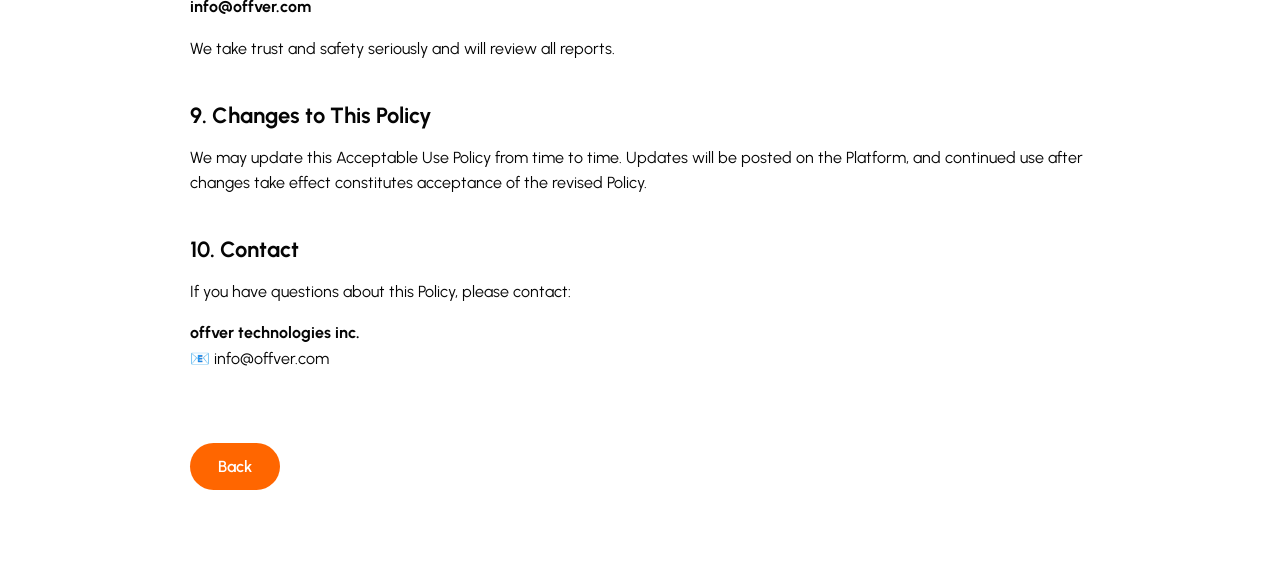
==== commit b022532a: "Update acceptable-use.html" ====
--- a/acceptable-use.html
+++ b/acceptable-use.html
@@ -81,7 +81,7 @@
   <div class="page">
 
     <h1>Acceptable Use Policy</h1>
-    <div class="updated">Last updated: February 7, 2026</div>
+    <div class="updated">Last updated: February 16, 2026</div>
 
     <p>
       This Acceptable Use Policy (“Policy”) governs your access to and use of the offver platform, including our website, mobile applications, and related services (collectively, the “Platform”). By accessing or using the Platform, you agree to comply with this Policy.
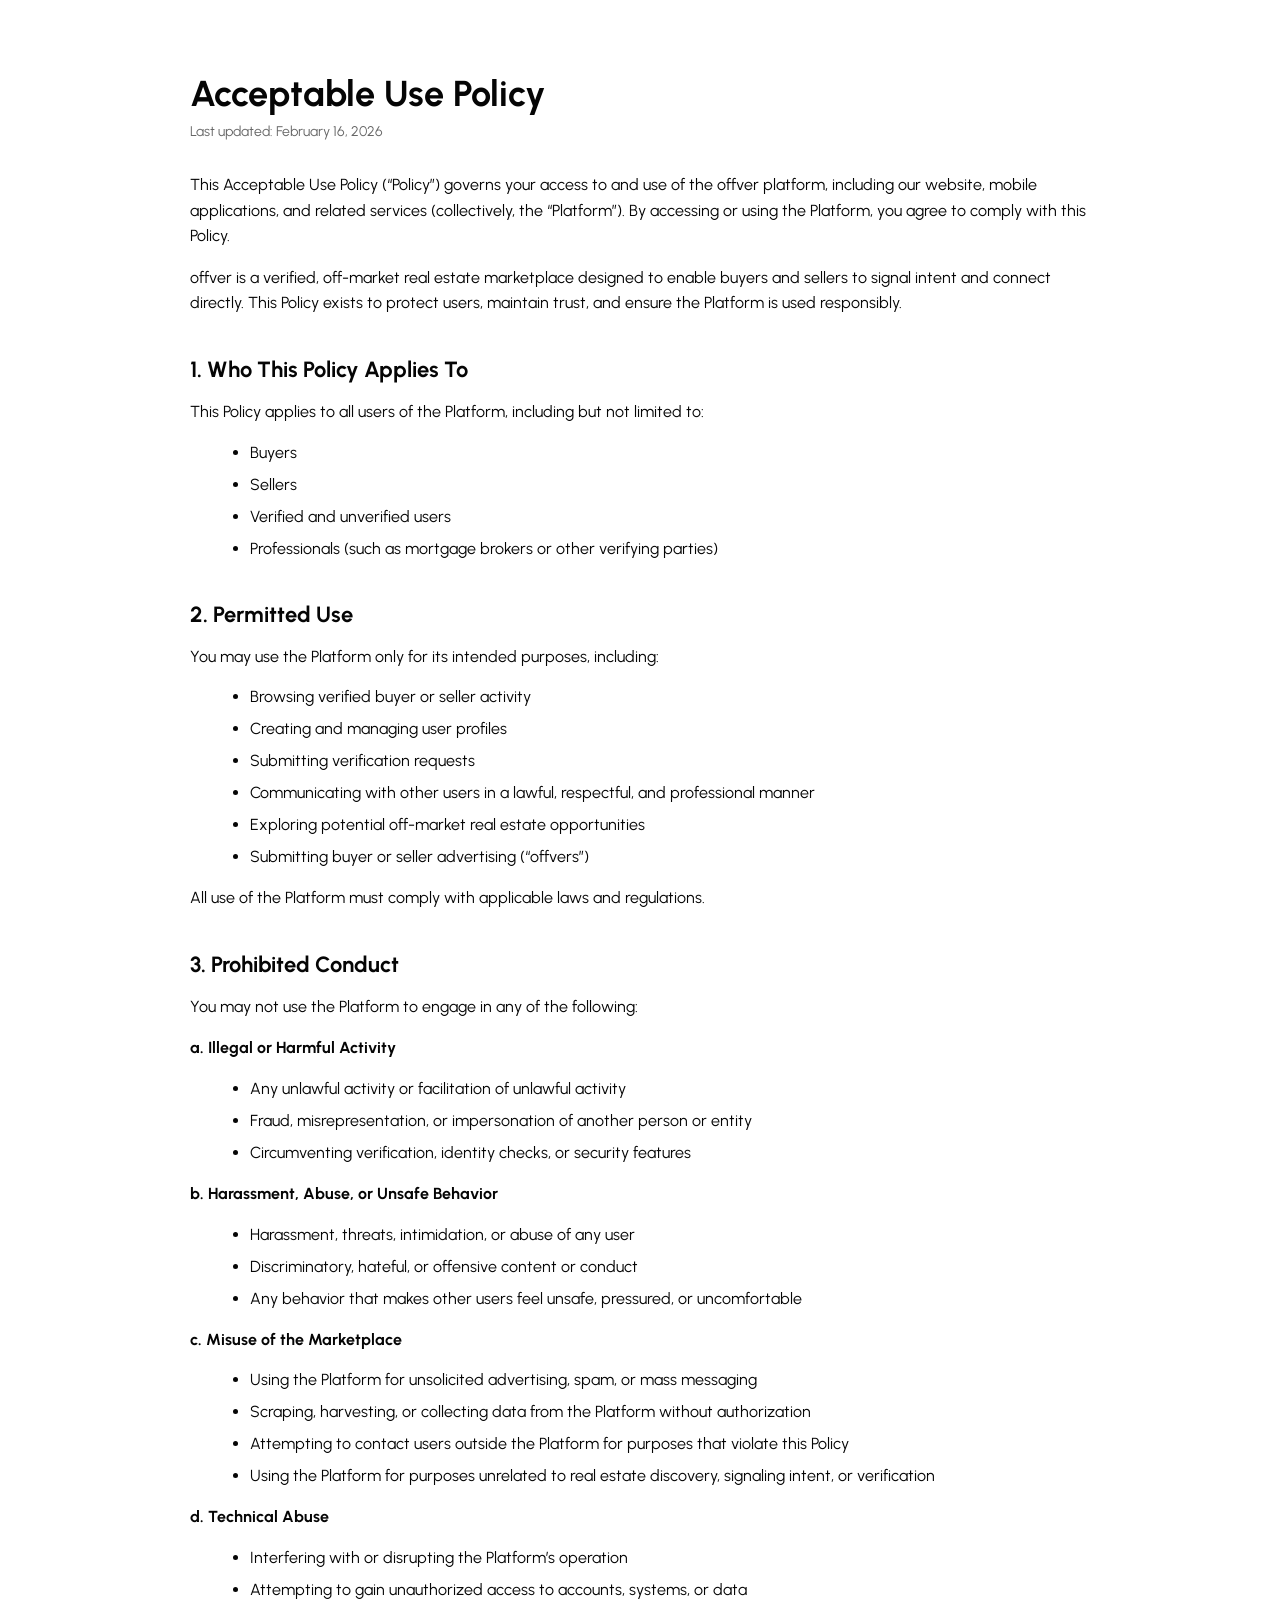
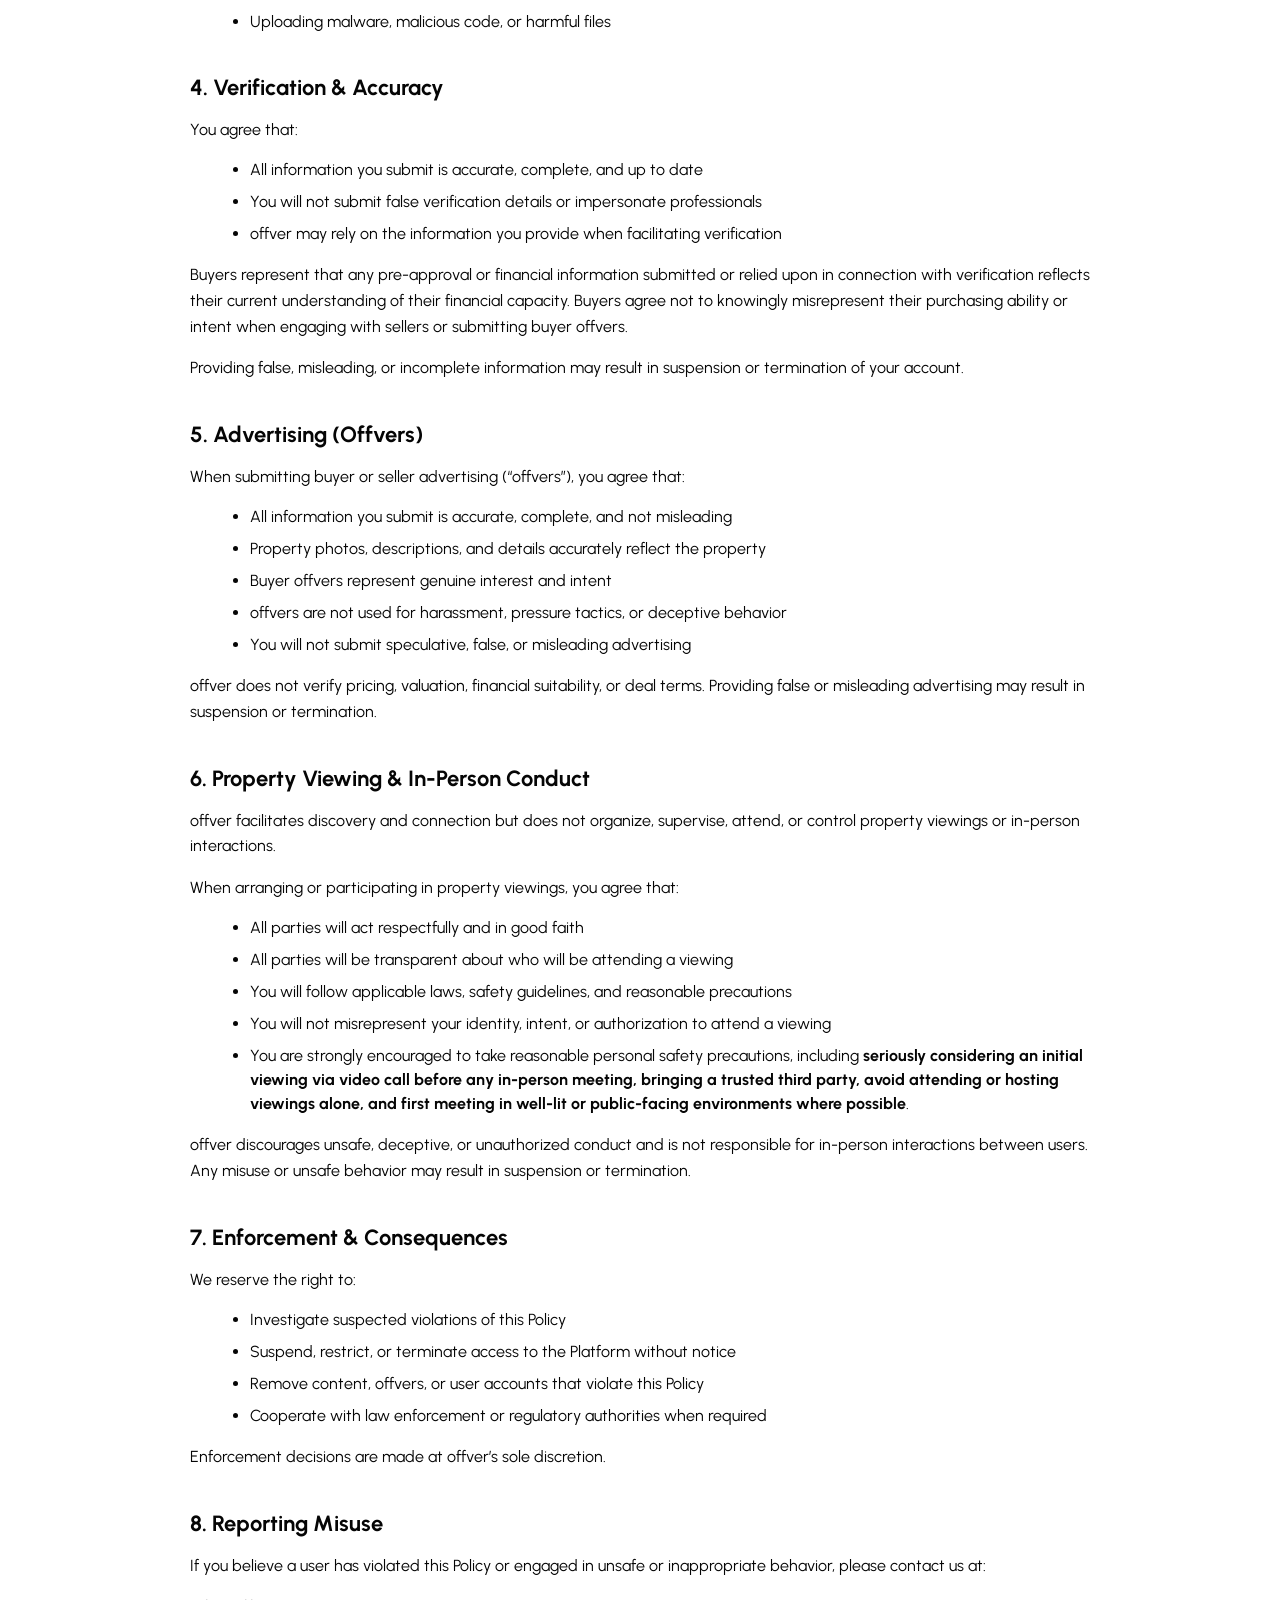
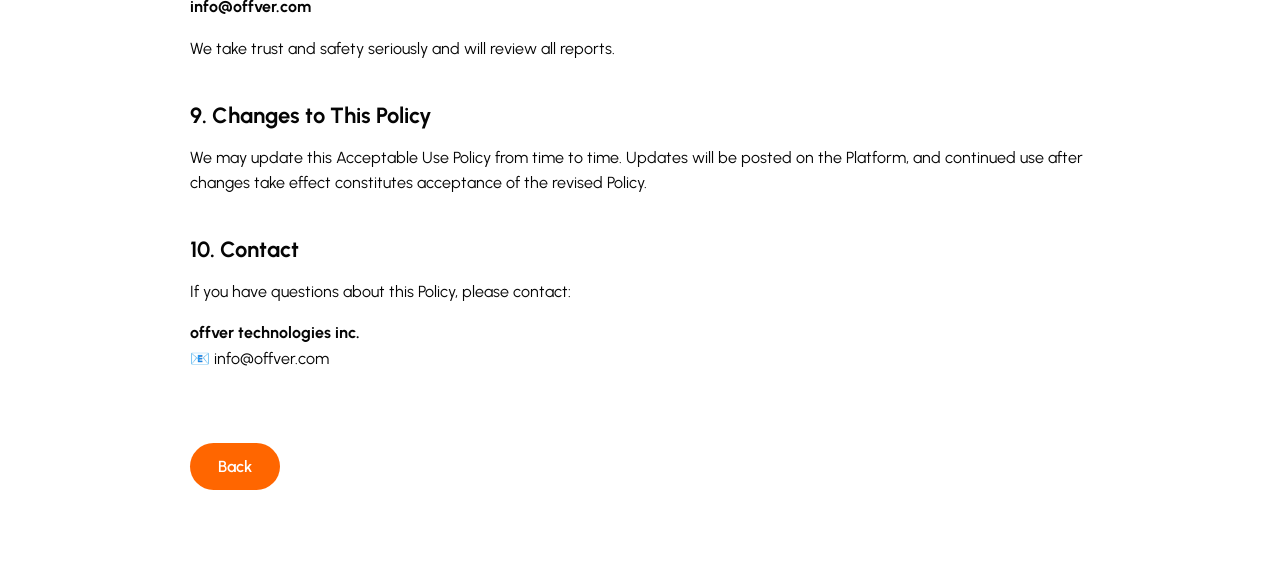
==== commit e1aca9ee: "Update acceptable-use.html" ====
--- a/acceptable-use.html
+++ b/acceptable-use.html
@@ -184,7 +184,7 @@
   <li>You will not misrepresent your identity, intent, or authorization to attend a viewing</li>
   <li>
     You are strongly encouraged to take reasonable personal safety precautions, including
-  <strong>seriously considering an initial viewing via video call before any in-person meeting, bringing a trusted third party, avoiding attending or hosting viewings alone, and first meeting in well-lit or public-facing environments where possible</strong>.
+  <strong>seriously considering an initial viewing via video call before any in-person meeting, bringing a trusted third party, avoid attending or hosting viewings alone, and first meeting in well-lit or public-facing environments where possible</strong>.
   </li>
 </ul>
 <p>
